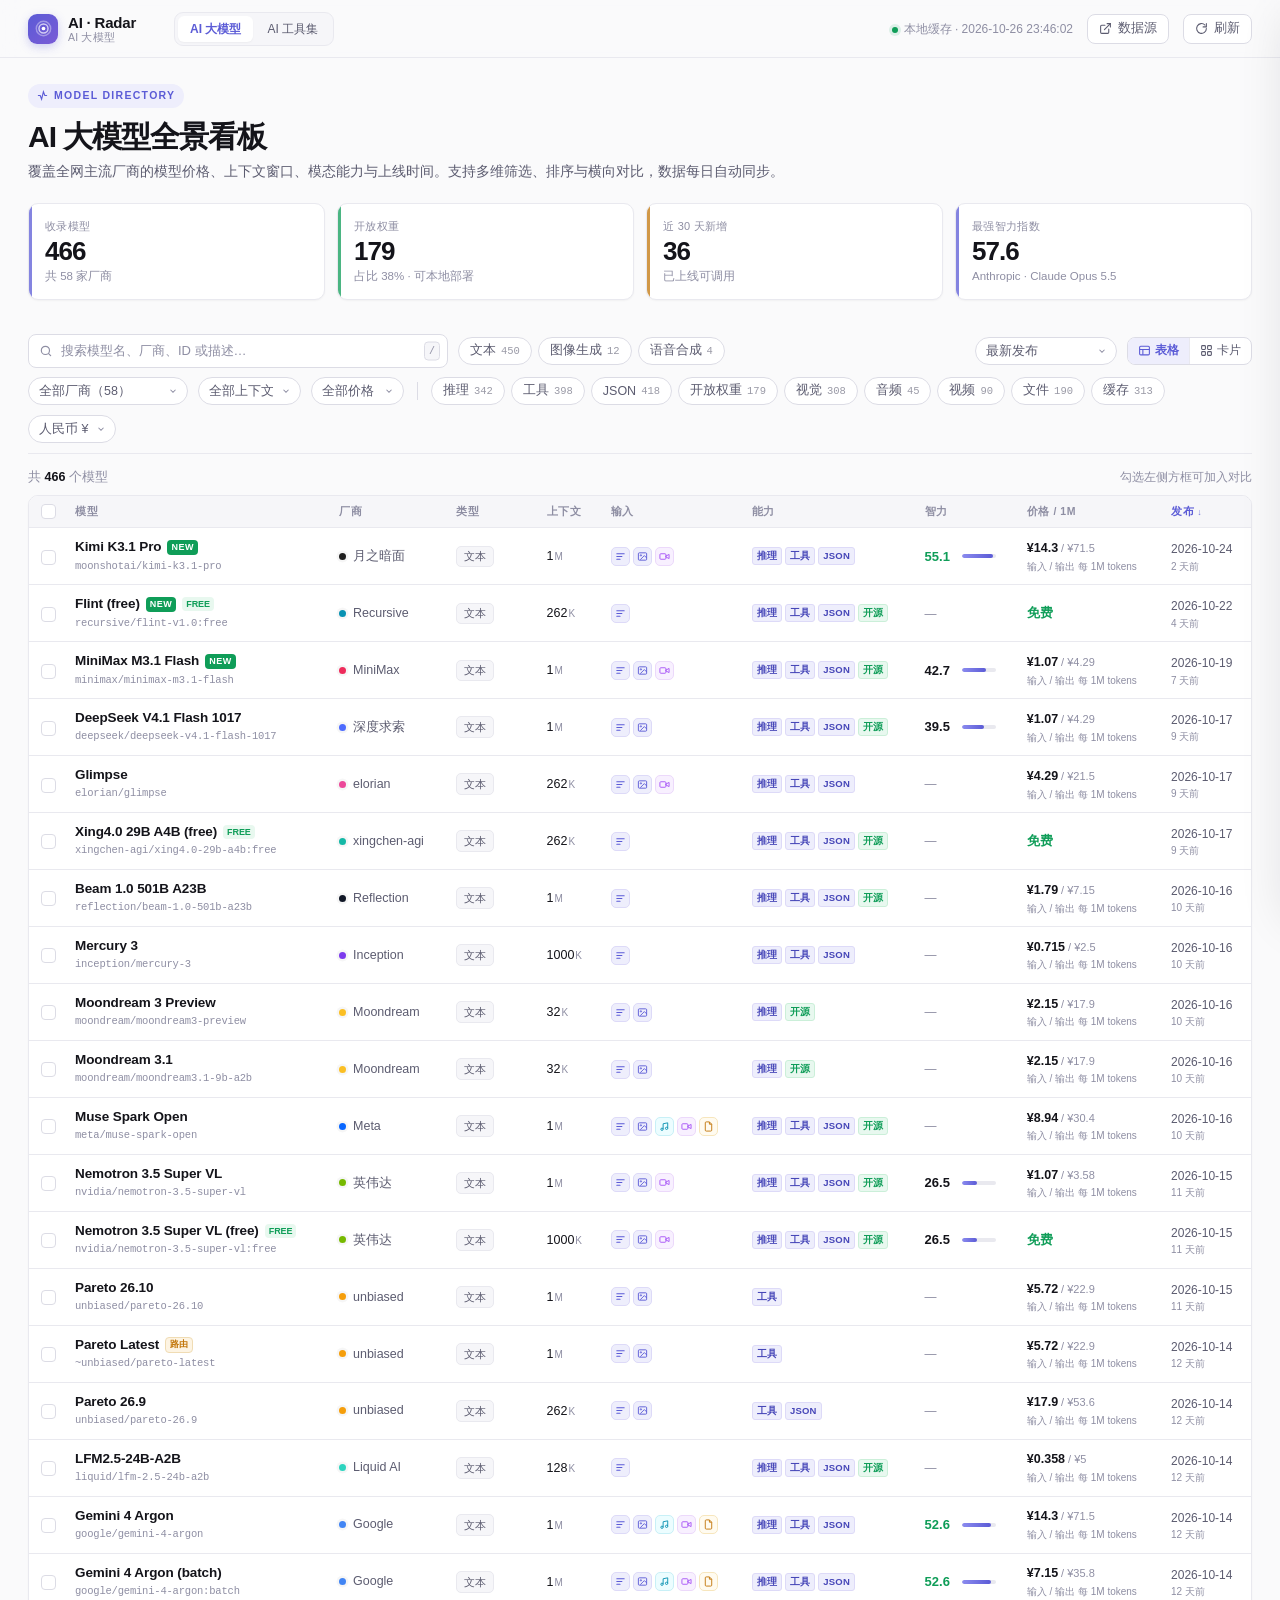
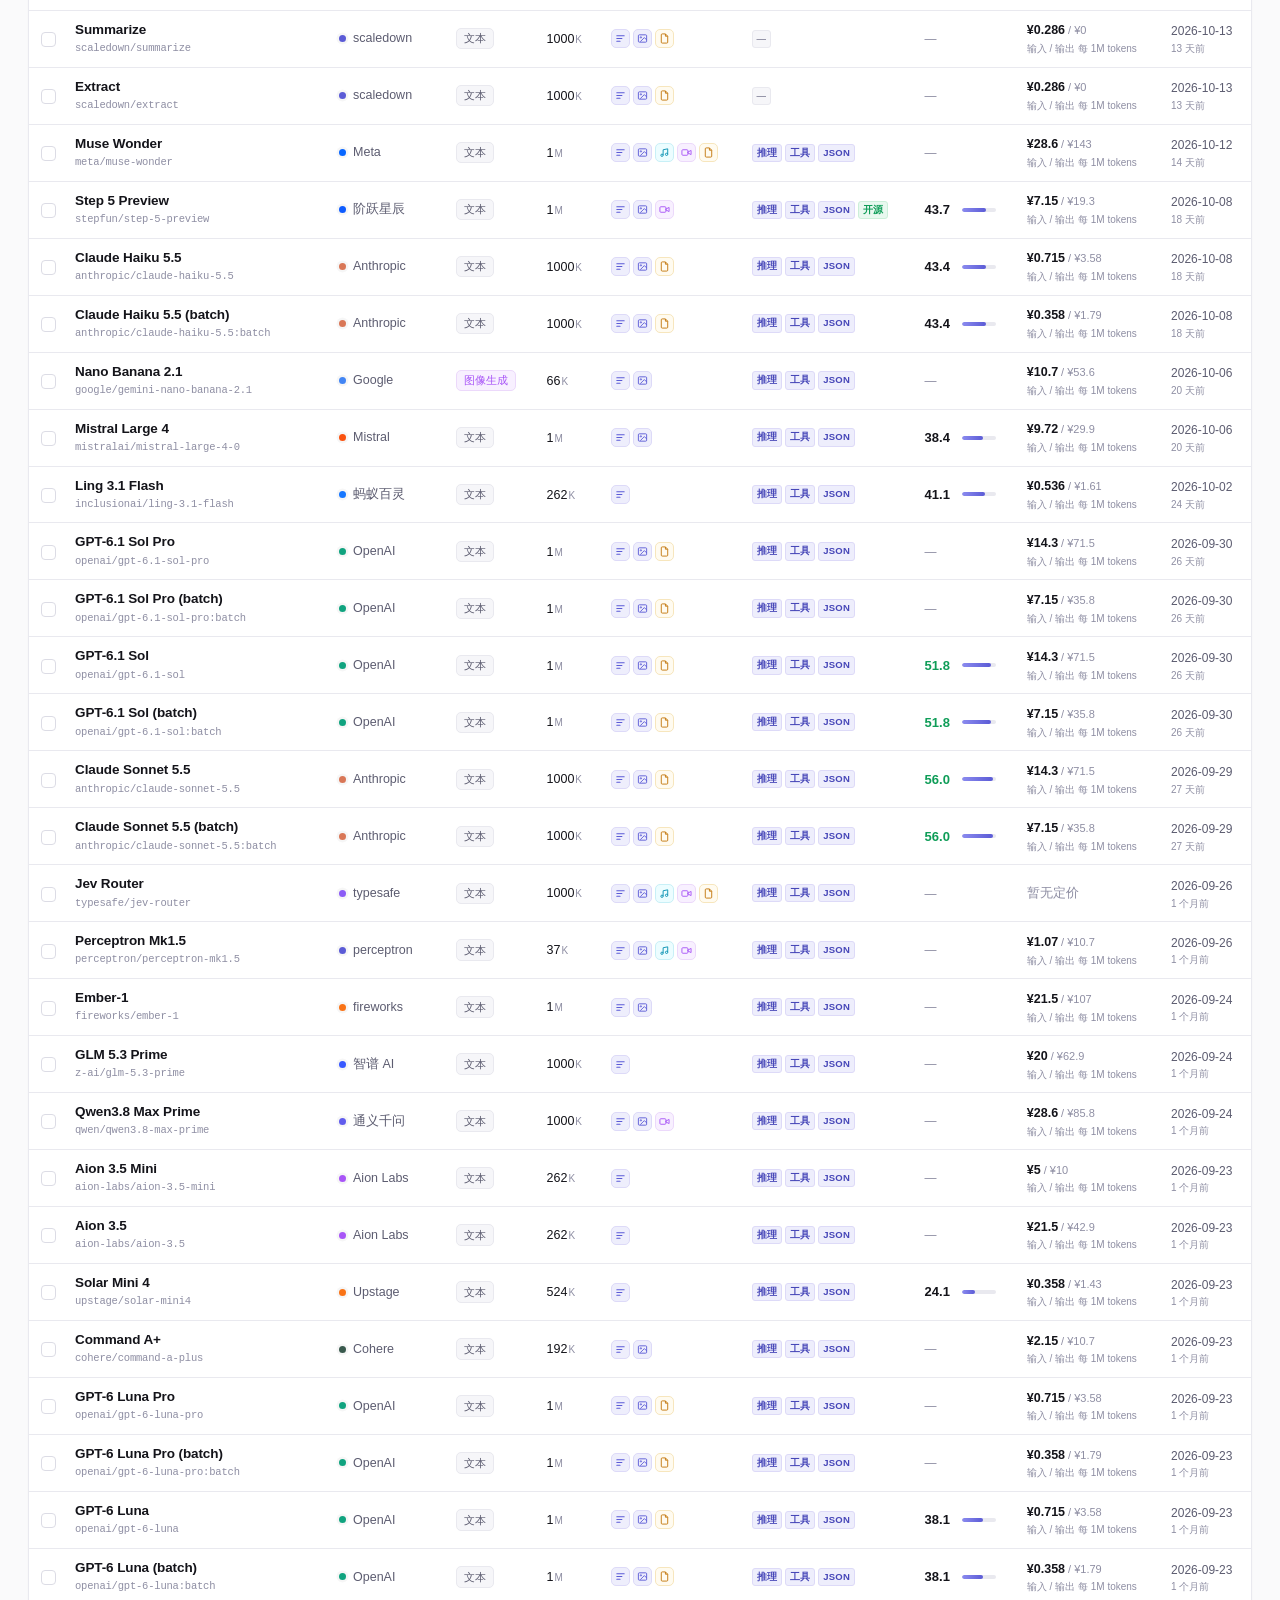
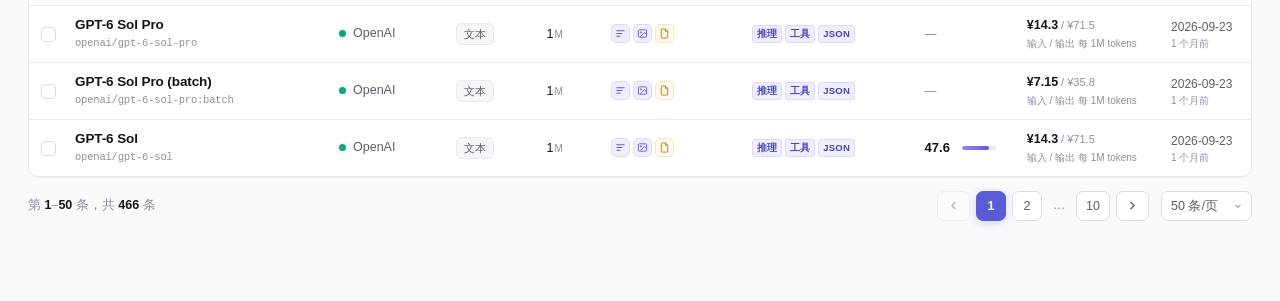
==== index.html @ 3a426b7c "feat: 页面标题改名 + 工具流行度指数 标题 - 品牌：LLM Radar → AI · Radar（顶栏与标签页同步） - 页面 h1：AI 大模型全景看板 / AI 工具集全景看板 - 标签" ====
<!DOCTYPE html>
<html lang="zh-CN">
<head>
<meta charset="utf-8">
<meta name="viewport" content="width=device-width, initial-scale=1">
<title>AI 大模型全景看板 · AI · Radar</title>
<meta name="description" content="全网大模型价格、能力、上下文与上线时间全景，支持筛选、排序与横向对比。">
<link rel="stylesheet" href="style.css">
<link rel="icon" href="data:image/svg+xml,<svg xmlns='http://www.w3.org/2000/svg' viewBox='0 0 32 32'><rect width='32' height='32' rx='8' fill='%235b5bd6'/><circle cx='16' cy='16' r='3' fill='white'/><circle cx='16' cy='16' r='8' fill='none' stroke='white' stroke-opacity='.55' stroke-width='1.6'/><circle cx='16' cy='16' r='13' fill='none' stroke='white' stroke-opacity='.28' stroke-width='1.4'/></svg>">
</head>
<body>

<!-- ============ 顶栏 ============ -->
<header class="topbar">
  <div class="brand">
    <div class="brand-mark">
      <svg viewBox="0 0 24 24" fill="none" stroke="#fff" stroke-width="2" stroke-linecap="round">
        <circle cx="12" cy="12" r="2.6" fill="#fff" stroke="none"/>
        <circle cx="12" cy="12" r="6.4" opacity=".7"/>
        <circle cx="12" cy="12" r="10.2" opacity=".38"/>
      </svg>
    </div>
    <div class="brand-text">
      <span class="brand-title">AI · Radar</span>
      <span class="brand-sub">AI 大模型</span>
    </div>
  </div>

  <nav class="page-nav">
    <a href="./index.html" class="on">AI 大模型</a>
    <a href="./tools.html">AI 工具集</a>
  </nav>

  <div class="topbar-spacer"></div>

  <div class="topbar-meta">
    <span id="updatedAt"><span class="dot-live"></span>加载中…</span>
    <a class="btn-ghost" id="sourceLink" href="https://openrouter.ai/models" target="_blank" rel="noopener">
      <svg viewBox="0 0 24 24" fill="none" stroke="currentColor" stroke-width="2" stroke-linecap="round"><path d="M18 13v6a2 2 0 0 1-2 2H5a2 2 0 0 1-2-2V8a2 2 0 0 1 2-2h6"/><path d="M15 3h6v6"/><path d="M10 14 21 3"/></svg>
      数据源
    </a>
    <button class="btn-ghost" id="reloadBtn" title="重新拉取本地数据（需先跑抓取脚本）">
      <svg viewBox="0 0 24 24" fill="none" stroke="currentColor" stroke-width="2" stroke-linecap="round"><path d="M21 12a9 9 0 1 1-2.6-6.4"/><path d="M21 3v6h-6"/></svg>
      刷新
    </button>
  </div>
</header>

<div class="shell">

  <!-- ============ Hero ============ -->
  <section class="hero">
    <div class="hero-eyebrow">
      <svg width="11" height="11" viewBox="0 0 24 24" fill="none" stroke="currentColor" stroke-width="2.5" stroke-linecap="round"><path d="M3 12h4l3 8 4-16 3 8h4"/></svg>
      Model Directory
    </div>
    <h1>AI 大模型全景看板</h1>
    <p>覆盖全网主流厂商的模型价格、上下文窗口、模态能力与上线时间。支持多维筛选、排序与横向对比，数据每日自动同步。</p>

    <div class="stats">
      <div class="stat">
        <div class="stat-label">收录模型</div>
        <div class="stat-value" id="statTotal">—</div>
        <div class="stat-foot" id="statTotalFoot">共 <span data-live="vendors">—</span> 家厂商</div>
      </div>
      <div class="stat accent-green">
        <div class="stat-label">开放权重</div>
        <div class="stat-value" id="statOpen">—</div>
        <div class="stat-foot" id="statOpenFoot">可本地部署</div>
      </div>
      <div class="stat accent-amber">
        <div class="stat-label">近 30 天新增</div>
        <div class="stat-value" id="statNew">—</div>
        <div class="stat-foot">已上线可调用</div>
      </div>
      <div class="stat">
        <div class="stat-label">最强智力指数</div>
        <div class="stat-value" id="statIq">—</div>
        <div class="stat-foot" id="statIqFoot">Artificial Analysis</div>
      </div>
    </div>
  </section>

  <!-- ============ 工具条 ============ -->
  <div class="toolbar">
    <div class="toolbar-row">
      <div class="search-wrap">
        <svg viewBox="0 0 24 24" fill="none" stroke="currentColor" stroke-width="2" stroke-linecap="round"><circle cx="11" cy="11" r="7"/><path d="m20 20-3.5-3.5"/></svg>
        <input id="search" type="search" placeholder="搜索模型名、厂商、ID 或描述…" autocomplete="off" spellcheck="false">
        <span class="kbd-hint">/</span>
      </div>

      <div class="chips" id="typeChips"></div>

      <div class="spacer"></div>

      <select class="select" id="sortSelect" title="排序方式">
        <option value="newest">最新发布</option>
        <option value="iq">智力指数从高到低</option>
        <option value="price-asc">价格从低到高</option>
        <option value="price-desc">价格从高到低</option>
        <option value="context">上下文从大到小</option>
        <option value="name">名称 A→Z</option>
      </select>

      <div class="seg" id="viewSeg">
        <button data-view="table" class="on" title="表格视图">
          <svg viewBox="0 0 24 24" fill="none" stroke="currentColor" stroke-width="2"><rect x="3" y="4" width="18" height="16" rx="2"/><path d="M3 10h18M9 10v10"/></svg>
          表格
        </button>
        <button data-view="card" title="卡片视图">
          <svg viewBox="0 0 24 24" fill="none" stroke="currentColor" stroke-width="2"><rect x="3" y="3" width="7" height="7" rx="1.5"/><rect x="14" y="3" width="7" height="7" rx="1.5"/><rect x="3" y="14" width="7" height="7" rx="1.5"/><rect x="14" y="14" width="7" height="7" rx="1.5"/></svg>
          卡片
        </button>
      </div>
    </div>

    <div class="toolbar-row">
      <select class="select" id="vendorSelect" title="按厂商筛选"></select>
      <select class="select" id="ctxSelect" title="按上下文窗口筛选">
        <option value="">全部上下文</option>
        <option value="32768">≥ 32K</option>
        <option value="131072">≥ 128K</option>
        <option value="262144">≥ 256K</option>
        <option value="1048576">≥ 1M</option>
      </select>
      <select class="select" id="priceSelect" title="按输入价格筛选">
        <option value="">全部价格</option>
        <option value="free">免费</option>
        <option value="0-1">输入 &lt; ¥1</option>
        <option value="1-5">¥1 – ¥5</option>
        <option value="5-20">¥5 – ¥20</option>
        <option value="20-">¥20 以上</option>
      </select>

      <div class="chip-sep"></div>

      <div class="chips" id="capChips"></div>

      <div class="spacer"></div>

      <select class="select" id="currencySelect" title="价格币种">
        <option value="CNY">人民币 ¥</option>
        <option value="USD">美元 $</option>
      </select>
    </div>

    <div class="active-filters" id="activeFilters"></div>
  </div>

  <!-- ============ 结果栏 ============ -->
  <div class="result-bar">
    <span class="result-count" id="resultCount">加载中…</span>
    <span class="spacer"></span>
    <span id="compareHint" style="font-size:11.5px;color:var(--text-3)">勾选左侧方框可加入对比</span>
  </div>

  <!-- ============ 内容 ============ -->
  <div class="table-wrap" id="tableWrap">
    <div class="table-scroll">
      <table class="models">
        <thead>
          <tr>
            <th class="col-check"><input type="checkbox" id="checkAll" title="全选当前结果"></th>
            <th class="col-model sortable" data-sort="name">模型</th>
            <th class="sortable" data-sort="vendor">厂商</th>
            <th class="hide-xs">类型</th>
            <th class="sortable hide-sm" data-sort="context">上下文</th>
            <th class="hide-md">最大输出</th>
            <th class="hide-sm">输入</th>
            <th class="hide-md">输出</th>
            <th class="hide-sm">能力</th>
            <th class="sortable" data-sort="iq">智力</th>
            <th class="sortable" data-sort="price-asc">价格 / 1M</th>
            <th class="sortable hide-xs" data-sort="newest">发布</th>
          </tr>
        </thead>
        <tbody id="tbody">
          <tr><td colspan="12" style="padding:0"><div class="skeleton-row"><div class="sk" style="width:30%"></div><div class="sk" style="width:12%"></div><div class="sk" style="width:8%"></div><div class="sk" style="width:14%"></div><div class="sk" style="width:10%"></div></div></div></td></tr>
          <tr><td colspan="12" style="padding:0"><div class="skeleton-row"><div class="sk" style="width:26%"></div><div class="sk" style="width:14%"></div><div class="sk" style="width:10%"></div><div class="sk" style="width:16%"></div><div class="sk" style="width:8%"></div></div></div></td></tr>
          <tr><td colspan="12" style="padding:0"><div class="skeleton-row"><div class="sk" style="width:34%"></div><div class="sk" style="width:10%"></div><div class="sk" style="width:12%"></div><div class="sk" style="width:12%"></div><div class="sk" style="width:10%"></div></div></div></td></tr>
          <tr><td colspan="12" style="padding:0"><div class="skeleton-row"><div class="sk" style="width:28%"></div><div class="sk" style="width:13%"></div><div class="sk" style="width:9%"></div><div class="sk" style="width:15%"></div><div class="sk" style="width:11%"></div></div></div></td></tr>
          <tr><td colspan="12" style="padding:0"><div class="skeleton-row"><div class="sk" style="width:31%"></div><div class="sk" style="width:11%"></div><div class="sk" style="width:11%"></div><div class="sk" style="width:13%"></div><div class="sk" style="width:9%"></div></div></div></td></tr>
        </tbody>
      </table>
    </div>
  </div>

  <div class="cards" id="cardView" style="display:none"></div>

  <div class="pager" id="pager"></div>

  <div id="emptyState"></div>
</div>

<!-- ============ 详情抽屉 ============ -->
<div class="overlay" id="overlay"></div>
<aside class="drawer" id="drawer" aria-hidden="true">
  <div class="drawer-head" id="drawerHead"></div>
  <div class="drawer-body" id="drawerBody"></div>
  <div class="drawer-foot" id="drawerFoot"></div>
</aside>

<!-- ============ 对比栏 ============ -->
<div class="compare-bar" id="compareBar">
  <div class="compare-info">
    <span id="compareText">已选 0 个</span>
    <div class="compare-thumbs" id="compareThumbs"></div>
  </div>
  <div class="compare-actions">
    <button class="btn-text-light" id="clearCompare">清空</button>
    <button class="btn-primary" id="openCompare">开始对比</button>
  </div>
</div>

<!-- ============ 对比弹窗 ============ -->
<div class="modal" id="compareModal">
  <div class="modal-panel">
    <div class="modal-head">
      <h2>模型对比</h2>
      <span class="spacer" style="flex:1"></span>
      <button class="drawer-close" style="position:static" id="closeCompare">
        <svg viewBox="0 0 24 24" fill="none" stroke="currentColor" stroke-width="2" stroke-linecap="round"><path d="M18 6 6 18M6 6l12 12"/></svg>
      </button>
    </div>
    <div class="modal-body" id="compareBody"></div>
  </div>
</div>

<div class="toast-wrap" id="toastWrap"></div>

<script src="app.js"></script>
</body>
</html>
---- style.css ----
/* ============================================================
   LLM Radar — 大模型全景看板
   设计基调：浅色、高信息密度、克制。表格优先，拒绝花架子。
   ============================================================ */

:root {
  --bg: #fafafb;
  --panel: #ffffff;
  --panel-2: #f6f6f9;
  --line: #e9e9ef;
  --line-strong: #dcdce5;
  --text: #14141a;
  --text-2: #5c5c70;
  --text-3: #8e8ea3;
  --brand: #5b5bd6;
  --brand-2: #7a5bd6;
  --brand-soft: #eeeefc;
  --green: #0f9d58;
  --green-soft: #e8f8ef;
  --amber: #c2760a;
  --amber-soft: #fdf4e3;
  --red: #d63b3b;
  --red-soft: #fdeceb;
  --radius: 10px;
  --radius-sm: 7px;
  --shadow-sm: 0 1px 2px rgba(20, 20, 26, .04);
  --shadow-md: 0 4px 16px rgba(20, 20, 26, .07);
  --shadow-lg: 0 18px 48px rgba(20, 20, 26, .14);
  --mono: ui-monospace, "SF Mono", SFMono-Regular, Menlo, Consolas, monospace;
  --sans: -apple-system, BlinkMacSystemFont, "SF Pro SC", "PingFang SC",
          "HarmonyOS Sans SC", "Microsoft YaHei", sans-serif;
}

* { box-sizing: border-box; }

html, body {
  margin: 0;
  padding: 0;
  background: var(--bg);
  color: var(--text);
  font-family: var(--sans);
  font-size: 14px;
  line-height: 1.5;
  -webkit-font-smoothing: antialiased;
  text-rendering: optimizeLegibility;
}

body.locked { overflow: hidden; }

a { color: inherit; text-decoration: none; }
button { font-family: inherit; cursor: pointer; }

::selection { background: #d9d9fb; }

/* 滚动条收窄，别抢戏 */
::-webkit-scrollbar { width: 10px; height: 10px; }
::-webkit-scrollbar-thumb {
  background: #d6d6e0;
  border-radius: 8px;
  border: 3px solid transparent;
  background-clip: content-box;
}
::-webkit-scrollbar-thumb:hover { background: #b9b9c8; background-clip: content-box; }
::-webkit-scrollbar-track { background: transparent; }

/* ---------------- 顶栏 ---------------- */

.topbar {
  position: sticky;
  top: 0;
  z-index: 60;
  display: flex;
  align-items: center;
  gap: 16px;
  height: 58px;
  padding: 0 28px;
  background: rgba(250, 250, 251, .84);
  backdrop-filter: saturate(180%) blur(14px);
  -webkit-backdrop-filter: saturate(180%) blur(14px);
  border-bottom: 1px solid var(--line);
}

.brand { display: flex; align-items: center; gap: 10px; flex: 0 0 auto; }

.brand-mark {
  width: 30px; height: 30px;
  border-radius: 9px;
  background: linear-gradient(140deg, var(--brand), var(--brand-2));
  display: grid;
  place-items: center;
  box-shadow: 0 3px 10px rgba(91, 91, 214, .28);
  flex: 0 0 auto;
}
.brand-mark svg { width: 17px; height: 17px; }

.brand-text { display: flex; flex-direction: column; line-height: 1.15; }
.brand-title { font-size: 15px; font-weight: 700; letter-spacing: -.2px; }
.brand-sub { font-size: 10.5px; color: var(--text-3); letter-spacing: .2px; }

.topbar-spacer { flex: 1 1 auto; }

.topbar-meta {
  display: flex; align-items: center; gap: 14px;
  font-size: 12px; color: var(--text-3);
}
.dot-live {
  display: inline-block;
  width: 6px; height: 6px;
  border-radius: 50%;
  background: var(--green);
  margin-right: 6px;
  box-shadow: 0 0 0 3px rgba(15, 157, 88, .12);
  animation: pulse 2.4s ease-in-out infinite;
}
@keyframes pulse {
  0%, 100% { box-shadow: 0 0 0 3px rgba(15, 157, 88, .12); }
  50% { box-shadow: 0 0 0 5px rgba(15, 157, 88, .04); }
}

.btn-ghost {
  display: inline-flex; align-items: center; gap: 6px;
  height: 30px; padding: 0 11px;
  border: 1px solid var(--line-strong);
  border-radius: 8px;
  background: var(--panel);
  color: var(--text-2);
  font-size: 12.5px;
  transition: all .15s ease;
}
.btn-ghost:hover { border-color: #c8c8d6; color: var(--text); background: #fff; }
.btn-ghost svg { width: 13px; height: 13px; }
.btn-ghost:disabled { opacity: .55; cursor: default; }

/* ---------------- 主容器 ---------------- */

.shell { max-width: 1560px; margin: 0 auto; padding: 26px 28px 80px; }

/* ---------------- Hero ---------------- */

.hero { margin-bottom: 22px; }

.hero-eyebrow {
  display: inline-flex; align-items: center; gap: 6px;
  font-size: 10.5px;
  font-weight: 650;
  letter-spacing: 1.3px;
  text-transform: uppercase;
  color: var(--brand);
  background: var(--brand-soft);
  padding: 4px 9px;
  border-radius: 20px;
  margin-bottom: 12px;
}

.hero h1 {
  margin: 0 0 8px;
  font-size: 30px;
  font-weight: 750;
  letter-spacing: -1px;
  line-height: 1.15;
}
.hero p {
  margin: 0;
  color: var(--text-2);
  font-size: 13.5px;
  max-width: 760px;
}

.stats {
  display: grid;
  grid-template-columns: repeat(4, 1fr);
  gap: 12px;
  margin-top: 20px;
}

.stat {
  background: var(--panel);
  border: 1px solid var(--line);
  border-radius: var(--radius);
  padding: 14px 16px;
  box-shadow: var(--shadow-sm);
  position: relative;
  overflow: hidden;
}
.stat::after {
  content: "";
  position: absolute;
  inset: 0 auto 0 0;
  width: 3px;
  background: var(--brand);
  opacity: .75;
}
.stat.accent-green::after { background: var(--green); }
.stat.accent-amber::after { background: var(--amber); }

.stat-label {
  font-size: 11px;
  color: var(--text-3);
  letter-spacing: .3px;
  display: flex; align-items: center; gap: 5px;
}
.stat-value {
  font-size: 26px;
  font-weight: 700;
  letter-spacing: -1px;
  margin-top: 3px;
  font-variant-numeric: tabular-nums;
  line-height: 1.1;
}
.stat-value small { font-size: 12px; font-weight: 500; color: var(--text-3); letter-spacing: 0; margin-left: 3px; }
.stat-foot { font-size: 11.5px; color: var(--text-3); margin-top: 2px; }

/* ---------------- 工具条 ---------------- */

.toolbar {
  position: sticky;
  top: 58px;
  z-index: 50;
  background: rgba(250, 250, 251, .92);
  backdrop-filter: saturate(180%) blur(12px);
  -webkit-backdrop-filter: saturate(180%) blur(12px);
  padding: 12px 0 10px;
  border-bottom: 1px solid var(--line);
  margin-bottom: 14px;
}

.toolbar-row {
  display: flex;
  align-items: center;
  gap: 10px;
  flex-wrap: wrap;
}
.toolbar-row + .toolbar-row { margin-top: 9px; }

.search-wrap {
  position: relative;
  flex: 1 1 280px;
  min-width: 220px;
  max-width: 420px;
}
.search-wrap svg {
  position: absolute;
  left: 11px; top: 50%;
  transform: translateY(-50%);
  width: 14px; height: 14px;
  color: var(--text-3);
  pointer-events: none;
}
#search {
  width: 100%;
  height: 34px;
  padding: 0 34px 0 32px;
  border: 1px solid var(--line-strong);
  border-radius: 8px;
  background: var(--panel);
  font-size: 13px;
  color: var(--text);
  outline: none;
  transition: border-color .15s, box-shadow .15s;
  font-family: inherit;
}
#search:focus {
  border-color: var(--brand);
  box-shadow: 0 0 0 3px rgba(91, 91, 214, .11);
}
#search::placeholder { color: var(--text-3); }
.kbd-hint {
  position: absolute;
  right: 8px; top: 50%;
  transform: translateY(-50%);
  font-family: var(--mono);
  font-size: 10px;
  color: var(--text-3);
  border: 1px solid var(--line-strong);
  border-radius: 4px;
  padding: 1px 4px;
  background: var(--panel-2);
  pointer-events: none;
}

.chips { display: flex; gap: 6px; flex-wrap: wrap; align-items: center; }

.chip {
  height: 28px;
  padding: 0 11px;
  border: 1px solid var(--line-strong);
  border-radius: 999px;
  background: var(--panel);
  color: var(--text-2);
  font-size: 12.5px;
  display: inline-flex;
  align-items: center;
  gap: 5px;
  transition: all .14s ease;
  white-space: nowrap;
}
.chip:hover { border-color: #c5c5d4; color: var(--text); }
.chip.on {
  background: var(--brand);
  border-color: var(--brand);
  color: #fff;
  box-shadow: 0 2px 8px rgba(91, 91, 214, .25);
}
.chip .cnt {
  font-size: 10.5px;
  font-family: var(--mono);
  opacity: .62;
}
.chip.on .cnt { opacity: .85; }

.chip-sep {
  width: 1px; height: 18px;
  background: var(--line-strong);
  margin: 0 3px;
}

.select {
  height: 28px;
  padding: 0 26px 0 10px;
  border: 1px solid var(--line-strong);
  border-radius: 999px;
  background: var(--panel) url("data:image/svg+xml;utf8,<svg xmlns='http://www.w3.org/2000/svg' width='10' height='10' viewBox='0 0 24 24' fill='none' stroke='%238e8ea3' stroke-width='2.5'><path d='M6 9l6 6 6-6'/></svg>") no-repeat right 9px center;
  font-size: 12.5px;
  color: var(--text-2);
  appearance: none;
  -webkit-appearance: none;
  outline: none;
  font-family: inherit;
  cursor: pointer;
  max-width: 190px;
  transition: border-color .15s, color .15s;
}
.select:hover { border-color: #c5c5d4; color: var(--text); }
.select:focus { border-color: var(--brand); box-shadow: 0 0 0 3px rgba(91, 91, 214, .11); }
.select.active { border-color: var(--brand); color: var(--brand); background-color: var(--brand-soft); }

.spacer { flex: 1 1 auto; }

.seg {
  display: inline-flex;
  border: 1px solid var(--line-strong);
  border-radius: 8px;
  overflow: hidden;
  background: var(--panel);
  height: 28px;
}
.seg button {
  border: 0;
  background: transparent;
  padding: 0 10px;
  font-size: 12px;
  color: var(--text-2);
  display: inline-flex; align-items: center; gap: 4px;
  transition: background .14s, color .14s;
}
.seg button + button { border-left: 1px solid var(--line); }
.seg button.on { background: var(--brand-soft); color: var(--brand); font-weight: 600; }
.seg button svg { width: 13px; height: 13px; }

.btn-primary {
  height: 28px;
  padding: 0 12px;
  border: 0;
  border-radius: 8px;
  background: var(--brand);
  color: #fff;
  font-size: 12.5px;
  font-weight: 600;
  display: inline-flex; align-items: center; gap: 5px;
  transition: background .15s;
}
.btn-primary:hover { background: #4b4bc9; }
.btn-primary svg { width: 13px; height: 13px; }

/* 已选筛选条件 */
.active-filters {
  display: flex; align-items: center; gap: 6px; flex-wrap: wrap;
  margin-top: 9px;
  font-size: 12px;
}
.active-filters:empty { display: none; }
.af-label { color: var(--text-3); font-size: 11.5px; }
.af-tag {
  display: inline-flex; align-items: center; gap: 5px;
  background: var(--brand-soft);
  color: var(--brand);
  border-radius: 6px;
  padding: 2px 6px 2px 8px;
  font-size: 11.5px;
  font-weight: 500;
}
.af-tag button {
  border: 0; background: transparent; color: inherit;
  padding: 0; line-height: 1;
  opacity: .6; font-size: 13px;
}
.af-tag button:hover { opacity: 1; }
.af-clear { color: var(--text-3); border: 0; background: transparent; font-size: 11.5px; text-decoration: underline; text-underline-offset: 2px; padding: 0 2px; }
.af-clear:hover { color: var(--red); }

/* ---------------- 结果栏 ---------------- */

.result-bar {
  display: flex;
  align-items: center;
  gap: 10px;
  margin-bottom: 8px;
  font-size: 12.5px;
  color: var(--text-3);
}
.result-count strong { color: var(--text); font-weight: 650; font-variant-numeric: tabular-nums; }
.result-bar .spacer { flex: 1 1 auto; }

/* ---------------- 表格 ---------------- */

.table-wrap {
  background: var(--panel);
  border: 1px solid var(--line);
  border-radius: var(--radius);
  overflow: hidden;
  box-shadow: var(--shadow-sm);
}

.table-scroll { overflow-x: auto; }

table.models {
  width: 100%;
  border-collapse: separate;
  border-spacing: 0;
  font-size: 13px;
}

table.models thead th {
  position: sticky;
  top: 0;
  z-index: 2;
  background: var(--panel-2);
  border-bottom: 1px solid var(--line);
  padding: 8px 12px;
  text-align: left;
  font-size: 10.5px;
  font-weight: 650;
  letter-spacing: .55px;
  text-transform: uppercase;
  color: var(--text-3);
  white-space: nowrap;
  user-select: none;
}
table.models thead th.sortable { cursor: pointer; transition: color .14s; }
table.models thead th.sortable:hover { color: var(--text); }
table.models thead th.sorted { color: var(--brand); }
.sort-arrow { display: inline-block; margin-left: 3px; font-size: 9px; opacity: .8; }

table.models tbody tr {
  border-bottom: 1px solid var(--line);
  transition: background .1s;
  cursor: pointer;
}
table.models tbody tr:last-child { border-bottom: 0; }
table.models tbody tr:hover { background: #f8f8fc; }
table.models tbody tr.selected { background: var(--brand-soft); }

table.models td {
  padding: 10px 12px;
  vertical-align: middle;
  border-bottom: 1px solid var(--line);
}
table.models tbody tr:last-child td { border-bottom: 0; }

.col-check { width: 34px; padding-right: 0 !important; }
.col-model { min-width: 230px; }

input[type="checkbox"] {
  appearance: none;
  -webkit-appearance: none;
  width: 15px; height: 15px;
  border: 1.5px solid var(--line-strong);
  border-radius: 4px;
  background: #fff;
  cursor: pointer;
  position: relative;
  transition: all .13s;
  vertical-align: middle;
  margin: 0;
}
input[type="checkbox"]:hover { border-color: var(--brand); }
input[type="checkbox"]:checked {
  background: var(--brand);
  border-color: var(--brand);
}
input[type="checkbox"]:checked::after {
  content: "";
  position: absolute;
  left: 4px; top: 1px;
  width: 4px; height: 8px;
  border: solid #fff;
  border-width: 0 1.8px 1.8px 0;
  transform: rotate(43deg);
}

/* 模型单元格 */
.model-cell { display: flex; flex-direction: column; gap: 2px; }
.model-name {
  font-weight: 620;
  font-size: 13.5px;
  letter-spacing: -.1px;
  display: flex;
  align-items: center;
  gap: 6px;
  line-height: 1.35;
}
.model-id {
  font-family: var(--mono);
  font-size: 10.5px;
  color: var(--text-3);
  letter-spacing: -.2px;
  overflow: hidden;
  text-overflow: ellipsis;
  white-space: nowrap;
  max-width: 260px;
}

.badge-new {
  font-size: 9px;
  font-weight: 700;
  letter-spacing: .5px;
  color: #fff;
  background: var(--green);
  border-radius: 4px;
  padding: 1px 4px;
  line-height: 1.4;
  flex: 0 0 auto;
}
.badge-alias {
  font-size: 9px;
  font-weight: 600;
  color: var(--amber);
  background: var(--amber-soft);
  border: 1px solid #f0dcb4;
  border-radius: 4px;
  padding: 0 4px;
  line-height: 1.5;
  flex: 0 0 auto;
}
.badge-free {
  font-size: 9px;
  font-weight: 700;
  color: var(--green);
  background: var(--green-soft);
  border-radius: 4px;
  padding: 1px 4px;
  flex: 0 0 auto;
}

/* 厂商 */
.vendor-cell { display: flex; align-items: center; gap: 7px; white-space: nowrap; }
.vendor-dot {
  width: 7px; height: 7px;
  border-radius: 50%;
  flex: 0 0 auto;
  box-shadow: 0 0 0 2.5px rgba(0, 0, 0, .035);
}
.vendor-name { font-size: 12.5px; color: var(--text-2); }

/* 类型 */
.type-tag {
  display: inline-block;
  padding: 1.5px 7px;
  border-radius: 5px;
  font-size: 11px;
  font-weight: 550;
  white-space: nowrap;
  background: var(--panel-2);
  color: var(--text-2);
  border: 1px solid var(--line);
}
.type-tag.t-图像生成 { color: #a855f7; background: #f8f0ff; border-color: #ecd9fb; }
.type-tag.t-语音合成 { color: #0891b2; background: #ecfdff; border-color: #c8f0f7; }
.type-tag.t-嵌入 { color: #d97706; background: #fffbf0; border-color: #f7e6bd; }

/* 数值 */
.num {
  font-variant-numeric: tabular-nums;
  font-size: 12.5px;
  white-space: nowrap;
  color: var(--text);
}
.num .unit { font-size: 10px; color: var(--text-3); margin-left: 1px; }
.num.muted { color: var(--text-3); }

/* 模态图标 */
.mods { display: flex; gap: 3px; align-items: center; }
.mod-ico {
  width: 19px; height: 19px;
  border-radius: 5px;
  display: grid;
  place-items: center;
  background: var(--panel-2);
  color: var(--text-3);
  border: 1px solid var(--line);
}
.mod-ico svg { width: 11px; height: 11px; }
.mod-ico.on { color: var(--brand); background: var(--brand-soft); border-color: #dddaf8; }
.mod-ico.on.audio { color: #0891b2; background: #ecfdff; border-color: #c8f0f7; }
.mod-ico.on.video { color: #a855f7; background: #f8f0ff; border-color: #ecd9fb; }
.mod-ico.on.file { color: #c2760a; background: #fffbf0; border-color: #f7e6bd; }

/* 能力小标签 */
.cap-row { display: flex; flex-wrap: wrap; gap: 3px; max-width: 150px; }
.cap {
  font-size: 9.5px;
  font-weight: 600;
  letter-spacing: .2px;
  padding: 1px 4px;
  border-radius: 3px;
  background: var(--panel-2);
  color: var(--text-3);
  border: 1px solid var(--line);
  white-space: nowrap;
}
.cap.on { color: #4646b8; background: var(--brand-soft); border-color: #dddaf8; }
.cap.on.green { color: var(--green); background: var(--green-soft); border-color: #cbefd9; }

/* 智商 */
.iq-cell { display: flex; align-items: center; gap: 7px; }
.iq-val {
  font-variant-numeric: tabular-nums;
  font-size: 13px;
  font-weight: 650;
  min-width: 30px;
}
.iq-val.hi { color: var(--green); }
.iq-val.mid { color: var(--text); }
.iq-bar {
  width: 34px; height: 4px;
  border-radius: 3px;
  background: var(--line);
  overflow: hidden;
  flex: 0 0 auto;
}
.iq-bar i {
  display: block;
  height: 100%;
  border-radius: 3px;
  background: linear-gradient(90deg, #8b8bef, var(--brand));
}
.iq-none { color: var(--text-3); font-size: 12px; }

/* 价格 */
.price-cell { display: flex; flex-direction: column; gap: 1px; white-space: nowrap; }
.price-main {
  font-variant-numeric: tabular-nums;
  font-size: 12.5px;
  font-weight: 600;
  display: flex; align-items: baseline; gap: 3px;
}
.price-io { color: var(--text-3); font-weight: 400; font-size: 11px; }
.price-sub { font-size: 10px; color: var(--text-3); }
.price-free { color: var(--green); font-weight: 650; font-size: 12.5px; }

/* 日期 */
.date-cell { font-size: 12px; color: var(--text-2); white-space: nowrap; font-variant-numeric: tabular-nums; }
.date-cell .rel { display: block; font-size: 10px; color: var(--text-3); }

/* 空状态 */
.empty {
  padding: 70px 20px;
  text-align: center;
  color: var(--text-3);
}
.empty svg { width: 40px; height: 40px; margin-bottom: 12px; opacity: .35; }
.empty h3 { margin: 0 0 6px; font-size: 15px; color: var(--text-2); font-weight: 600; }
.empty p { margin: 0 0 14px; font-size: 13px; }

/* 加载骨架 */
.skeleton-row { height: 54px; border-bottom: 1px solid var(--line); display: flex; align-items: center; gap: 14px; padding: 0 16px; }
.sk {
  height: 11px;
  border-radius: 5px;
  background: linear-gradient(90deg, #f0f0f4 25%, #f7f7fa 50%, #f0f0f4 75%);
  background-size: 200% 100%;
  animation: shimmer 1.4s infinite;
}
@keyframes shimmer {
  0% { background-position: 200% 0; }
  100% { background-position: -200% 0; }
}

/* ---------------- 卡片视图 ---------------- */

.cards {
  display: grid;
  grid-template-columns: repeat(auto-fill, minmax(300px, 1fr));
  gap: 12px;
}

.card {
  background: var(--panel);
  border: 1px solid var(--line);
  border-radius: var(--radius);
  padding: 14px;
  box-shadow: var(--shadow-sm);
  transition: border-color .15s, box-shadow .15s, transform .15s;
  cursor: pointer;
  position: relative;
  display: flex;
  flex-direction: column;
  gap: 9px;
}
.card:hover {
  border-color: #d3d3e2;
  box-shadow: var(--shadow-md);
  transform: translateY(-1px);
}
.card.selected { border-color: var(--brand); box-shadow: 0 0 0 3px rgba(91,91,214,.1); }
.card-head { display: flex; align-items: flex-start; gap: 8px; }
.card-title { font-size: 14px; font-weight: 650; letter-spacing: -.15px; line-height: 1.3; }
.card-id { font-family: var(--mono); font-size: 10px; color: var(--text-3); margin-top: 2px; word-break: break-all; }
.card-desc {
  font-size: 11.5px;
  color: var(--text-2);
  line-height: 1.5;
  display: -webkit-box;
  -webkit-line-clamp: 2;
  -webkit-box-orient: vertical;
  overflow: hidden;
}
.card-metrics {
  display: grid;
  grid-template-columns: repeat(3, 1fr);
  gap: 6px;
  padding-top: 9px;
  border-top: 1px solid var(--line);
}
.card-metric { display: flex; flex-direction: column; gap: 1px; }
.card-metric-label { font-size: 9.5px; color: var(--text-3); letter-spacing: .2px; }
.card-metric-value { font-size: 12.5px; font-weight: 620; font-variant-numeric: tabular-nums; }

/* ---------------- 详情抽屉 ---------------- */

.overlay {
  position: fixed;
  inset: 0;
  background: rgba(20, 20, 26, .3);
  backdrop-filter: blur(2px);
  -webkit-backdrop-filter: blur(2px);
  opacity: 0;
  pointer-events: none;
  transition: opacity .22s ease;
  z-index: 90;
}
.overlay.show { opacity: 1; pointer-events: auto; }

.drawer {
  position: fixed;
  top: 0; right: 0; bottom: 0;
  width: min(560px, 94vw);
  background: var(--panel);
  border-left: 1px solid var(--line);
  box-shadow: var(--shadow-lg);
  transform: translateX(102%);
  transition: transform .26s cubic-bezier(.32, .72, 0, 1);
  z-index: 100;
  display: flex;
  flex-direction: column;
}
.drawer.show { transform: translateX(0); }

.drawer-head {
  padding: 18px 20px 14px;
  border-bottom: 1px solid var(--line);
  position: relative;
}
.drawer-close {
  position: absolute;
  top: 14px; right: 14px;
  width: 28px; height: 28px;
  border-radius: 7px;
  border: 1px solid var(--line-strong);
  background: var(--panel);
  color: var(--text-3);
  display: grid; place-items: center;
  transition: all .14s;
}
.drawer-close:hover { background: var(--panel-2); color: var(--text); }
.drawer-close svg { width: 14px; height: 14px; }

.drawer-vendor { display: flex; align-items: center; gap: 7px; margin-bottom: 8px; }
.drawer-title { font-size: 20px; font-weight: 720; letter-spacing: -.5px; line-height: 1.25; padding-right: 36px; }
.drawer-id {
  font-family: var(--mono);
  font-size: 11.5px;
  color: var(--text-3);
  margin-top: 5px;
  display: inline-flex;
  align-items: center;
  gap: 6px;
  word-break: break-all;
}
.copy-btn {
  border: 0; background: transparent; color: var(--text-3);
  padding: 2px; display: inline-grid; place-items: center;
  border-radius: 4px; flex: 0 0 auto;
}
.copy-btn:hover { color: var(--brand); background: var(--brand-soft); }
.copy-btn svg { width: 12px; height: 12px; }

.drawer-body { overflow-y: auto; padding: 18px 20px 40px; flex: 1 1 auto; }

.section { margin-bottom: 20px; }
.section-title {
  font-size: 10.5px;
  font-weight: 700;
  letter-spacing: .9px;
  text-transform: uppercase;
  color: var(--text-3);
  margin-bottom: 9px;
}

.kv-grid {
  display: grid;
  grid-template-columns: repeat(2, 1fr);
  gap: 1px;
  background: var(--line);
  border: 1px solid var(--line);
  border-radius: var(--radius-sm);
  overflow: hidden;
}
.kv {
  background: var(--panel);
  padding: 9px 11px;
  display: flex;
  flex-direction: column;
  gap: 2px;
}
.kv-label { font-size: 10.5px; color: var(--text-3); }
.kv-value { font-size: 13px; font-weight: 600; font-variant-numeric: tabular-nums; }
.kv-value small { font-weight: 400; color: var(--text-3); font-size: 10.5px; }

.price-table { width: 100%; border-collapse: collapse; font-size: 12.5px; }
.price-table td { padding: 7px 0; border-bottom: 1px dashed var(--line); }
.price-table tr:last-child td { border-bottom: 0; }
.price-table td:first-child { color: var(--text-2); }
.price-table td:last-child { text-align: right; font-variant-numeric: tabular-nums; font-weight: 600; }

.arena-list { display: flex; flex-direction: column; gap: 5px; }
.arena-item {
  display: flex; align-items: center; gap: 8px;
  font-size: 12px;
  padding: 6px 9px;
  background: var(--panel-2);
  border-radius: 6px;
}
.arena-cat { flex: 1 1 auto; color: var(--text-2); }
.arena-elo { font-variant-numeric: tabular-nums; font-weight: 650; }
.arena-rank { font-size: 10.5px; color: var(--text-3); font-variant-numeric: tabular-nums; min-width: 34px; text-align: right; }

.cap-grid { display: flex; flex-wrap: wrap; gap: 5px; }
.cap-pill {
  display: inline-flex; align-items: center; gap: 4px;
  font-size: 11.5px;
  padding: 3px 8px;
  border-radius: 6px;
  border: 1px solid var(--line);
  background: var(--panel-2);
  color: var(--text-3);
}
.cap-pill.on { border-color: #dddaf8; background: var(--brand-soft); color: #4646b8; font-weight: 550; }
.cap-pill.on::before { content: "✓"; font-size: 10px; }
.cap-pill::before { content: "·"; font-size: 13px; line-height: 1; }

.desc-text {
  font-size: 12.5px;
  line-height: 1.68;
  color: var(--text-2);
  white-space: pre-wrap;
}

.param-tags { display: flex; flex-wrap: wrap; gap: 4px; }
.param-tag {
  font-family: var(--mono);
  font-size: 10.5px;
  padding: 2px 5px;
  border-radius: 4px;
  background: var(--panel-2);
  color: var(--text-2);
  border: 1px solid var(--line);
}

.drawer-foot {
  padding: 12px 20px;
  border-top: 1px solid var(--line);
  display: flex;
  gap: 8px;
  background: var(--panel);
}

/* ---------------- 对比栏 ---------------- */

.compare-bar {
  position: fixed;
  left: 50%;
  bottom: 22px;
  transform: translate(-50%, calc(100% + 40px));
  opacity: 0;
  visibility: hidden;
  background: #1a1a24;
  color: #fff;
  border-radius: 12px;
  padding: 9px 11px 9px 15px;
  display: flex;
  align-items: center;
  gap: 14px;
  box-shadow: 0 12px 34px rgba(20, 20, 26, .32);
  z-index: 80;
  transition: transform .26s cubic-bezier(.32, .72, 0, 1), opacity .2s ease, visibility .2s;
  max-width: calc(100vw - 32px);
}
.compare-bar.show {
  transform: translate(-50%, 0);
  opacity: 1;
  visibility: visible;
}
.compare-info { font-size: 12.5px; display: flex; align-items: center; gap: 8px; }
.compare-thumbs { display: flex; gap: 4px; }
.compare-thumb {
  width: 22px; height: 22px;
  border-radius: 6px;
  display: grid; place-items: center;
  font-size: 10px;
  font-weight: 700;
  color: #fff;
  position: relative;
}
.compare-actions { display: flex; gap: 6px; }
.compare-bar .btn-primary { background: #fff; color: #1a1a24; height: 28px; }
.compare-bar .btn-primary:hover { background: #ececf4; }
.btn-text-light {
  border: 1px solid rgba(255,255,255,.22);
  background: transparent;
  color: #d8d8e4;
  height: 28px;
  padding: 0 10px;
  border-radius: 7px;
  font-size: 12.5px;
}
.btn-text-light:hover { background: rgba(255,255,255,.09); color: #fff; }

/* ---------------- 对比弹窗 ---------------- */

.modal {
  position: fixed;
  inset: 0;
  z-index: 110;
  display: none;
  align-items: center;
  justify-content: center;
  padding: 24px;
}
.modal.show { display: flex; }
.modal-panel {
  background: var(--panel);
  border-radius: 14px;
  box-shadow: var(--shadow-lg);
  width: min(1080px, 96vw);
  max-height: 88vh;
  display: flex;
  flex-direction: column;
  overflow: hidden;
  border: 1px solid var(--line);
}
.modal-head {
  padding: 16px 20px;
  border-bottom: 1px solid var(--line);
  display: flex;
  align-items: center;
  gap: 12px;
}
.modal-head h2 { margin: 0; font-size: 16px; font-weight: 700; letter-spacing: -.3px; }
.modal-body { overflow: auto; padding: 0; }
.modal-body table { width: 100%; border-collapse: separate; border-spacing: 0; font-size: 12.5px; }
.modal-body th, .modal-body td { padding: 9px 14px; text-align: left; border-bottom: 1px solid var(--line); vertical-align: top; }
.modal-body thead th {
  position: sticky; top: 0;
  background: var(--panel-2);
  font-size: 10.5px; text-transform: uppercase; letter-spacing: .5px;
  color: var(--text-3); font-weight: 650;
  z-index: 1;
  white-space: nowrap;
}
.modal-body tbody th {
  font-weight: 500;
  color: var(--text-3);
  font-size: 11.5px;
  white-space: nowrap;
  background: #fcfcfd;
  position: sticky; left: 0;
  min-width: 96px;
}
.modal-body td { font-variant-numeric: tabular-nums; }
.modal-body td.best { color: var(--green); font-weight: 700; }
.cmp-head-inner { display: flex; align-items: center; gap: 6px; }

/* ---------------- Toast ---------------- */

.toast-wrap {
  position: fixed;
  top: 70px; right: 22px;
  z-index: 200;
  display: flex;
  flex-direction: column;
  gap: 8px;
  pointer-events: none;
}
.toast {
  background: #1a1a24;
  color: #fff;
  border-radius: 9px;
  padding: 9px 14px;
  font-size: 12.5px;
  box-shadow: 0 8px 24px rgba(20,20,26,.24);
  animation: toastIn .22s ease;
  display: flex; align-items: center; gap: 7px;
  max-width: 340px;
}
.toast svg { width: 14px; height: 14px; flex: 0 0 auto; }
@keyframes toastIn {
  from { opacity: 0; transform: translateX(14px); }
  to { opacity: 1; transform: translateX(0); }
}

/* ---------------- 响应式 ---------------- */

@media (max-width: 1280px) {
  .hide-md { display: none !important; }
}
@media (max-width: 1080px) {
  .hide-sm { display: none !important; }
  .stats { grid-template-columns: repeat(2, 1fr); }
}
@media (max-width: 860px) {
  .shell { padding: 18px 14px 90px; }
  .topbar { padding: 0 14px; height: 54px; }
  .toolbar { top: 54px; }
  .hero h1 { font-size: 24px; }
  .topbar-meta { display: none; }
  .hide-xs { display: none !important; }
  table.models { font-size: 12.5px; }
  .kv-grid { grid-template-columns: 1fr; }
  .cards { grid-template-columns: 1fr; }
  .drawer { width: 100vw; }
}

/* ---------------- 分页 ---------------- */

.pager {
  display: flex;
  align-items: center;
  gap: 6px;
  flex-wrap: wrap;
  margin-top: 14px;
  font-size: 12.5px;
  color: var(--text-2);
}
.pager:empty { display: none; }

.pager-info {
  color: var(--text-3);
  margin-right: auto;
  font-variant-numeric: tabular-nums;
}
.pager-info strong { color: var(--text); font-weight: 650; }

.pager-btn {
  min-width: 30px;
  height: 30px;
  padding: 0 9px;
  border: 1px solid var(--line-strong);
  border-radius: 7px;
  background: var(--panel);
  color: var(--text-2);
  font-size: 12.5px;
  font-variant-numeric: tabular-nums;
  display: inline-flex;
  align-items: center;
  justify-content: center;
  transition: all .14s ease;
  line-height: 1;
}
.pager-btn:hover:not(:disabled):not(.on) {
  border-color: #c5c5d4;
  color: var(--text);
  background: #fff;
}
.pager-btn.on {
  background: var(--brand);
  border-color: var(--brand);
  color: #fff;
  font-weight: 600;
  box-shadow: 0 2px 8px rgba(91, 91, 214, .25);
}
.pager-btn:disabled {
  opacity: .42;
  cursor: default;
}
.pager-btn svg { width: 13px; height: 13px; }

.pager-gap {
  min-width: 22px;
  text-align: center;
  color: var(--text-3);
  user-select: none;
}

.pager-size {
  height: 30px;
  margin-left: 6px;
  padding: 0 26px 0 9px;
  border: 1px solid var(--line-strong);
  border-radius: 7px;
  background: var(--panel) url("data:image/svg+xml;utf8,<svg xmlns='http://www.w3.org/2000/svg' width='10' height='10' viewBox='0 0 24 24' fill='none' stroke='%238e8ea3' stroke-width='2.5'><path d='M6 9l6 6 6-6'/></svg>") no-repeat right 8px center;
  font-size: 12.5px;
  color: var(--text-2);
  appearance: none;
  -webkit-appearance: none;
  outline: none;
  font-family: inherit;
  cursor: pointer;
}
.pager-size:focus { border-color: var(--brand); }

@media (max-width: 640px) {
  .pager { gap: 4px; }
  .pager-info { width: 100%; margin-bottom: 6px; }
  .pager-btn { min-width: 28px; height: 28px; padding: 0 7px; font-size: 12px; }
}

/* ============================================================
   AI 工具集（tools.html）
   与 AI 大模型页共用一套视觉变量，只补卡片与页内导航。
   ============================================================ */

.page-nav {
  display: inline-flex;
  gap: 2px;
  margin-left: 22px;
  padding: 3px;
  background: var(--panel-2);
  border: 1px solid var(--line);
  border-radius: 9px;
}
.page-nav a {
  padding: 4px 12px;
  font-size: 12px;
  color: var(--text-2);
  text-decoration: none;
  border-radius: 6px;
  transition: all .14s ease;
  white-space: nowrap;
}
.page-nav a:hover { color: var(--text); background: #fff; }
.page-nav a.on {
  background: #fff;
  color: var(--brand);
  font-weight: 600;
  box-shadow: var(--shadow-sm);
}

.section-head {
  display: flex;
  align-items: baseline;
  gap: 10px;
  margin: 24px 0 12px;
}
.section-head h2 {
  margin: 0;
  font-size: 15px;
  font-weight: 650;
  letter-spacing: -.01em;
}
.section-head span { font-size: 11.5px; color: var(--text-3); }

.tool-grid {
  display: grid;
  grid-template-columns: repeat(auto-fill, minmax(272px, 1fr));
  gap: 12px;
}

.tool-card {
  position: relative;
  display: flex;
  flex-direction: column;
  min-height: 152px;
  padding: 13px 14px 12px;
  background: var(--panel);
  border: 1px solid var(--line);
  border-radius: var(--radius);
  box-shadow: var(--shadow-sm);
  text-decoration: none;
  color: inherit;
  transition: border-color .16s ease, box-shadow .16s ease, transform .16s ease;
}
.tool-card:hover {
  border-color: #c9c9e4;
  box-shadow: var(--shadow-md);
  transform: translateY(-2px);
}
.tool-card:focus-visible {
  outline: 2px solid var(--brand);
  outline-offset: 2px;
}

.tool-card.is-hot {
  border-color: #dddaf3;
  background: linear-gradient(180deg, #fdfdff 0%, #fff 100%);
}

.tool-top {
  display: flex;
  align-items: center;
  gap: 10px;
}

.tool-icon {
  flex-shrink: 0;
  width: 34px;
  height: 34px;
  display: grid;
  place-items: center;
  border-radius: 9px;
  background: color-mix(in srgb, var(--c, #5b5bd6) 11%, #fff);
  color: var(--c, #5b5bd6);
  font-size: 15px;
  font-weight: 700;
  line-height: 1;
  user-select: none;
}

.tool-id { min-width: 0; flex: 1; }

.tool-name {
  display: flex;
  align-items: center;
  gap: 5px;
  font-size: 13.5px;
  font-weight: 650;
  color: var(--text);
  overflow: hidden;
  text-overflow: ellipsis;
  white-space: nowrap;
}
.tool-name .ext {
  width: 11px;
  height: 11px;
  flex-shrink: 0;
  color: var(--text-3);
  opacity: .55;
}
.tool-card:hover .tool-name .ext { color: var(--brand); opacity: 1; }

.tool-cat {
  margin-top: 1px;
  font-size: 11px;
  color: var(--text-3);
}

.hot-flag {
  flex-shrink: 0;
  align-self: flex-start;
  padding: 1px 6px;
  font-size: 10px;
  font-weight: 600;
  color: var(--amber);
  background: var(--amber-soft);
  border-radius: 4px;
}

.tool-desc {
  flex: 1;
  margin: 10px 0 11px;
  font-size: 12.5px;
  line-height: 1.55;
  color: var(--text-2);
  display: -webkit-box;
  -webkit-line-clamp: 2;
  -webkit-box-orient: vertical;
  overflow: hidden;
}

.tool-tags { display: flex; flex-wrap: wrap; gap: 5px; }

.tool-tag {
  padding: 1px 6px;
  font-size: 10.5px;
  line-height: 1.6;
  border-radius: 4px;
  background: var(--panel-2);
  color: var(--text-3);
  white-space: nowrap;
}
.tool-tag.tag-free  { background: var(--green-soft); color: var(--green); }
.tool-tag.tag-open  { background: #e8f4fd; color: #1c6fb8; }
.tool-tag.tag-trial { background: var(--amber-soft); color: var(--amber); }
.tool-tag.tag-paid  { background: var(--panel-2); color: var(--text-3); }

.chip.small { padding: 2px 9px; font-size: 11.5px; }
.chip-hint {
  align-self: center;
  margin-left: 4px;
  font-size: 11px;
  color: var(--text-3);
}

.site-foot {
  display: flex;
  justify-content: space-between;
  flex-wrap: wrap;
  gap: 8px 20px;
  margin-top: 30px;
  padding: 16px 0 26px;
  border-top: 1px solid var(--line);
  font-size: 11.5px;
  color: var(--text-3);
}

@media (max-width: 900px) {
  .page-nav { margin-left: 12px; }
}
@media (max-width: 640px) {
  .page-nav { margin: 8px 0 0; order: 3; width: 100%; }
  .page-nav a { flex: 1; text-align: center; }
  .tool-grid { grid-template-columns: 1fr; }
  .tool-card { min-height: 0; }
  .site-foot { flex-direction: column; gap: 4px; }
}

/* ---------------- 流行度指数 ---------------- */

.tool-flags {
  display: flex;
  flex-direction: column;
  align-items: flex-end;
  gap: 4px;
  flex-shrink: 0;
  margin-left: 4px;
}

.pop-badge {
  display: inline-flex;
  align-items: baseline;
  gap: 2px;
  padding: 1px 6px;
  border-radius: 5px;
  font-size: 11px;
  font-weight: 700;
  line-height: 1.55;
  font-variant-numeric: tabular-nums;
  white-space: nowrap;
  cursor: help;
  border: 1px solid transparent;
}
.pop-badge .pop-label {
  font-size: 9px;
  font-weight: 500;
  opacity: .72;
  letter-spacing: .02em;
}

/* 三档配色：主流 / 常用 / 小众 */
.pop-badge.pop-hi {
  background: #eeecfd;
  color: #4a45c9;
  border-color: #ddd9f8;
}
.pop-badge.pop-mid {
  background: #eef1f5;
  color: #4d5a69;
  border-color: #e2e7ee;
}
.pop-badge.pop-lo {
  background: var(--panel-2);
  color: var(--text-3);
  border-color: var(--line);
}

.tool-card:hover .pop-badge.pop-hi { background: #e4e0fc; }

@media (max-width: 640px) {
  .pop-badge { font-size: 10.5px; padding: 0 5px; }
  .pop-badge .pop-label { font-size: 8.5px; }
}
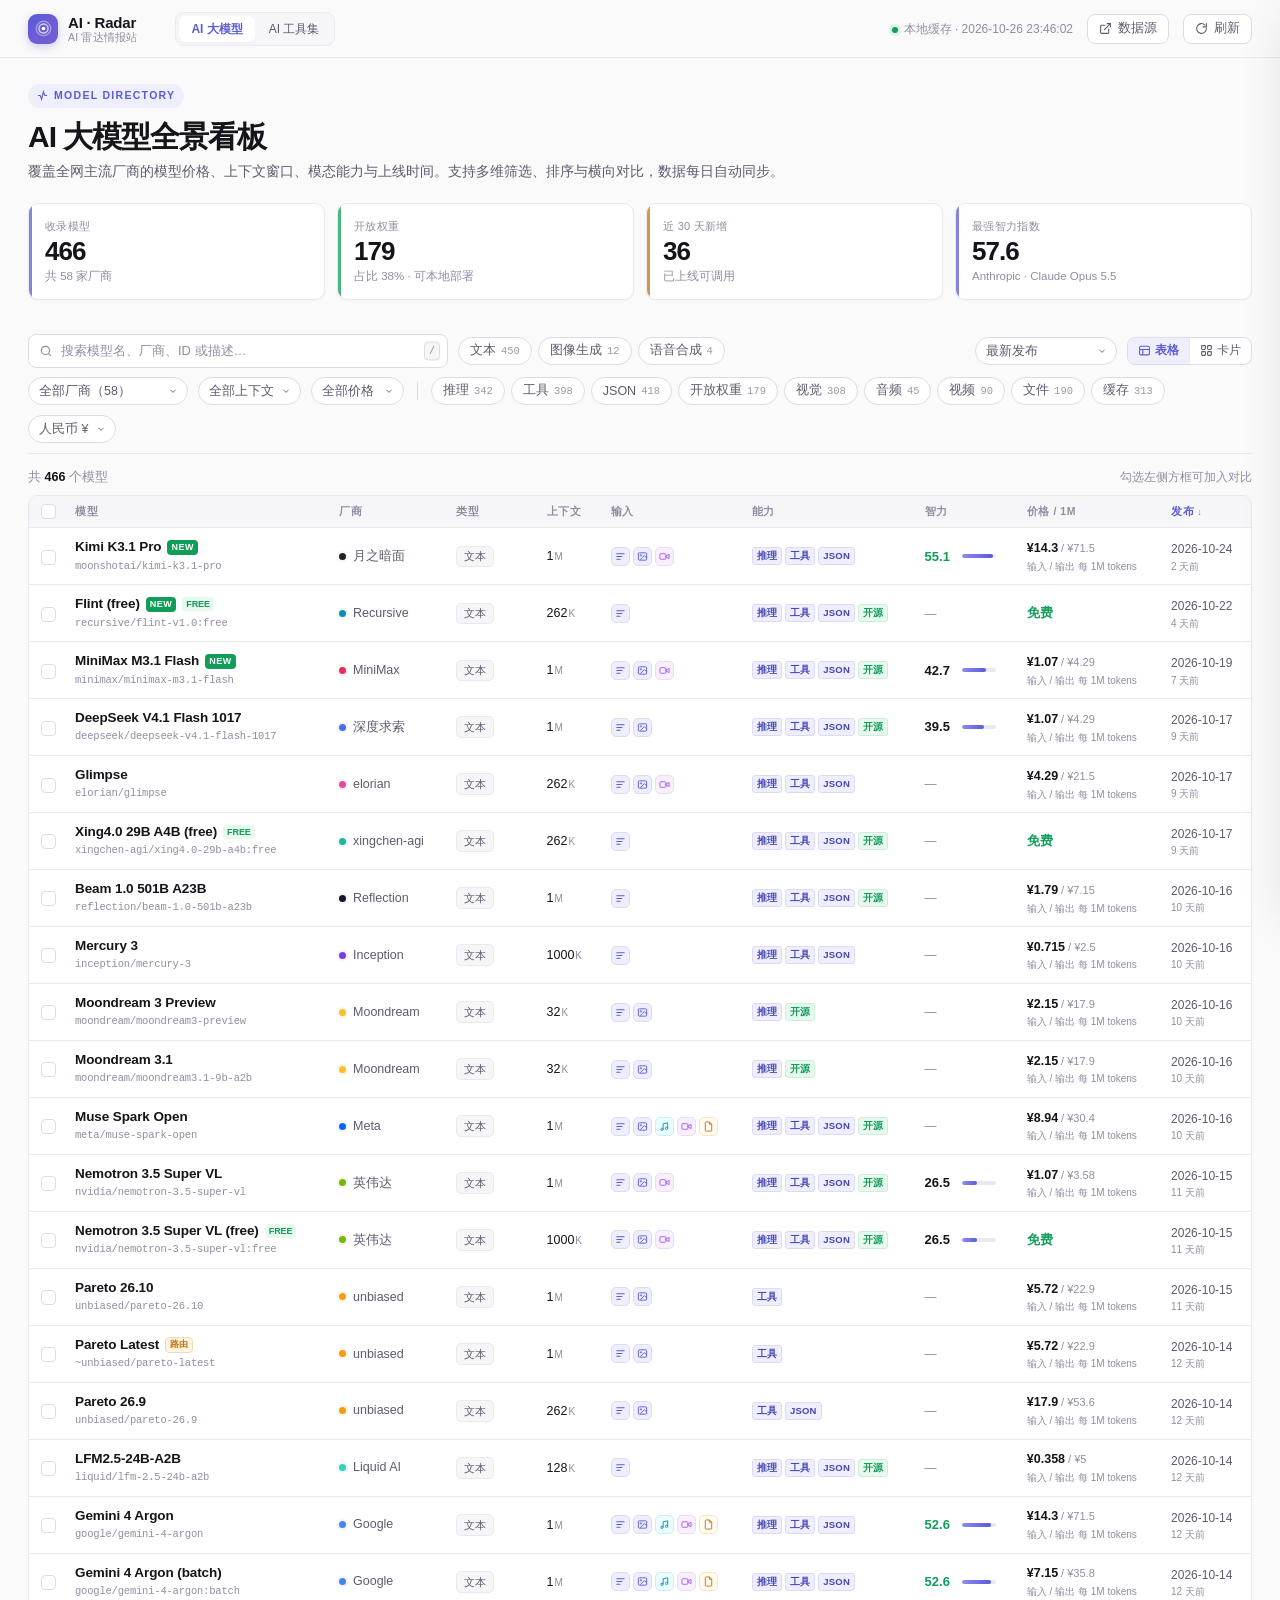
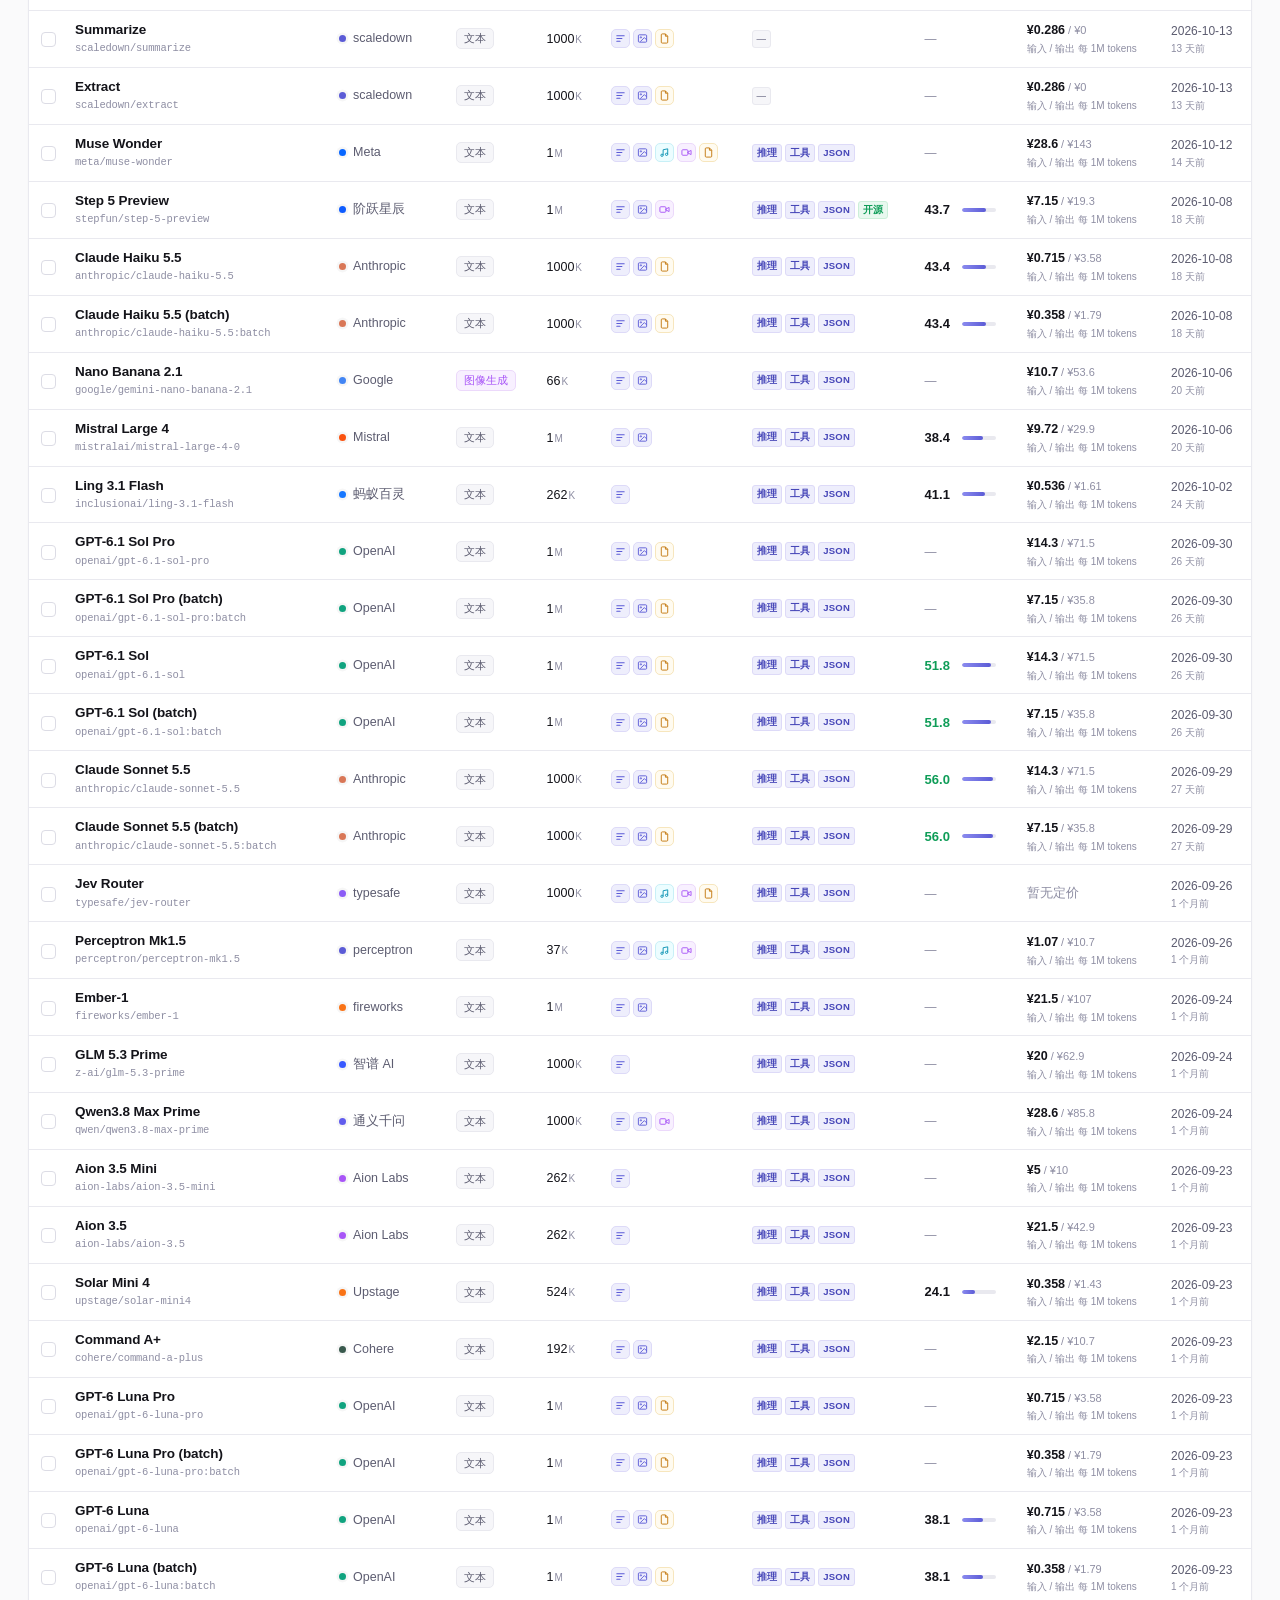
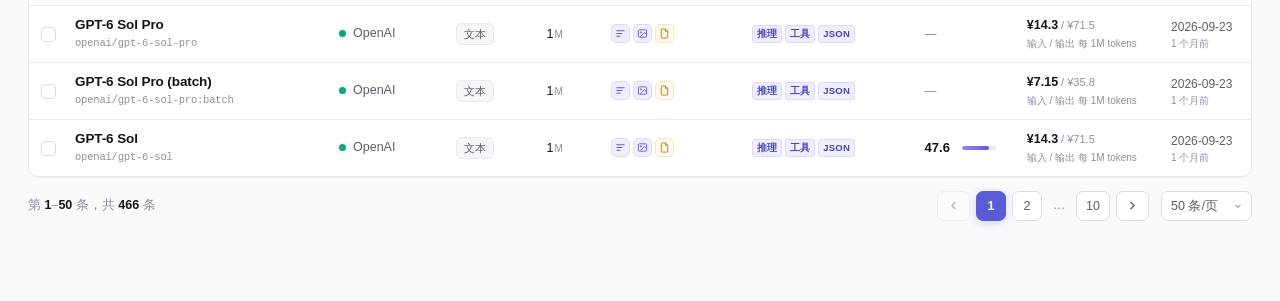
==== commit b10d49de: "style: 副标题改为 AI 雷达情报站，评分徽章移到卡片右下角 - 顶栏副标题：AI 大模型 / AI 工具集 → AI 雷达情报站（两页统一） - 标签页：AI · Radar - AI 雷达情" ====
--- a/index.html
+++ b/index.html
@@ -3,7 +3,7 @@
 <head>
 <meta charset="utf-8">
 <meta name="viewport" content="width=device-width, initial-scale=1">
-<title>AI 大模型全景看板 · AI · Radar</title>
+<title>AI · Radar - AI 雷达情报站</title>
 <meta name="description" content="全网大模型价格、能力、上下文与上线时间全景，支持筛选、排序与横向对比。">
 <link rel="stylesheet" href="style.css">
 <link rel="icon" href="data:image/svg+xml,<svg xmlns='http://www.w3.org/2000/svg' viewBox='0 0 32 32'><rect width='32' height='32' rx='8' fill='%235b5bd6'/><circle cx='16' cy='16' r='3' fill='white'/><circle cx='16' cy='16' r='8' fill='none' stroke='white' stroke-opacity='.55' stroke-width='1.6'/><circle cx='16' cy='16' r='13' fill='none' stroke='white' stroke-opacity='.28' stroke-width='1.4'/></svg>">
@@ -22,7 +22,7 @@
     </div>
     <div class="brand-text">
       <span class="brand-title">AI · Radar</span>
-      <span class="brand-sub">AI 大模型</span>
+      <span class="brand-sub">AI 雷达情报站</span>
     </div>
   </div>
 
--- a/style.css
+++ b/style.css
@@ -1336,16 +1336,22 @@
 
 /* ---------------- 流行度指数 ---------------- */
 
-.tool-flags {
-  display: flex;
-  flex-direction: column;
-  align-items: flex-end;
-  gap: 4px;
+/* 卡片底部：左标签、右评分 */
+.tool-foot {
+  display: flex;
+  align-items: center;
+  justify-content: space-between;
+  gap: 8px;
+  margin-top: auto;
+}
+.tool-foot .tool-tags {
+  flex: 1;
+  min-width: 0;
+}
+
+.pop-badge {
   flex-shrink: 0;
-  margin-left: 4px;
-}
-
-.pop-badge {
+  margin-left: auto;
   display: inline-flex;
   align-items: baseline;
   gap: 2px;
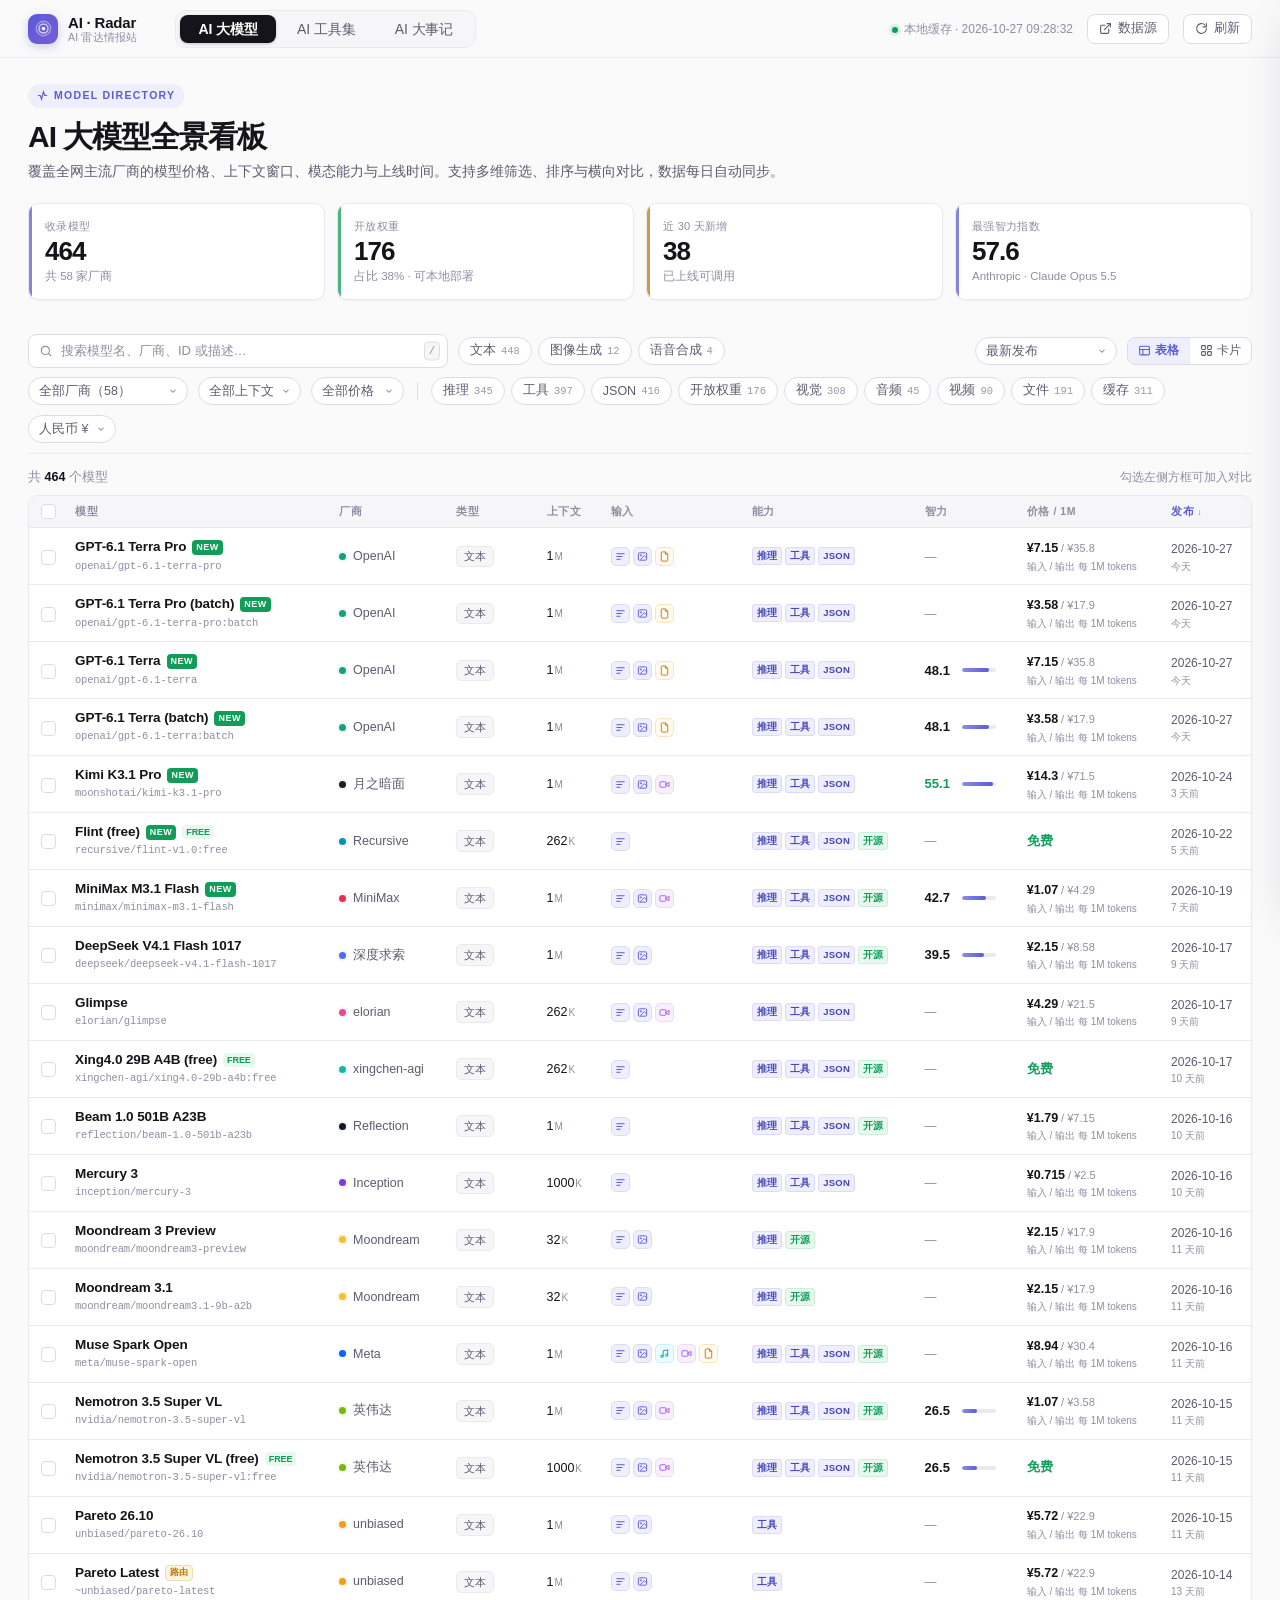
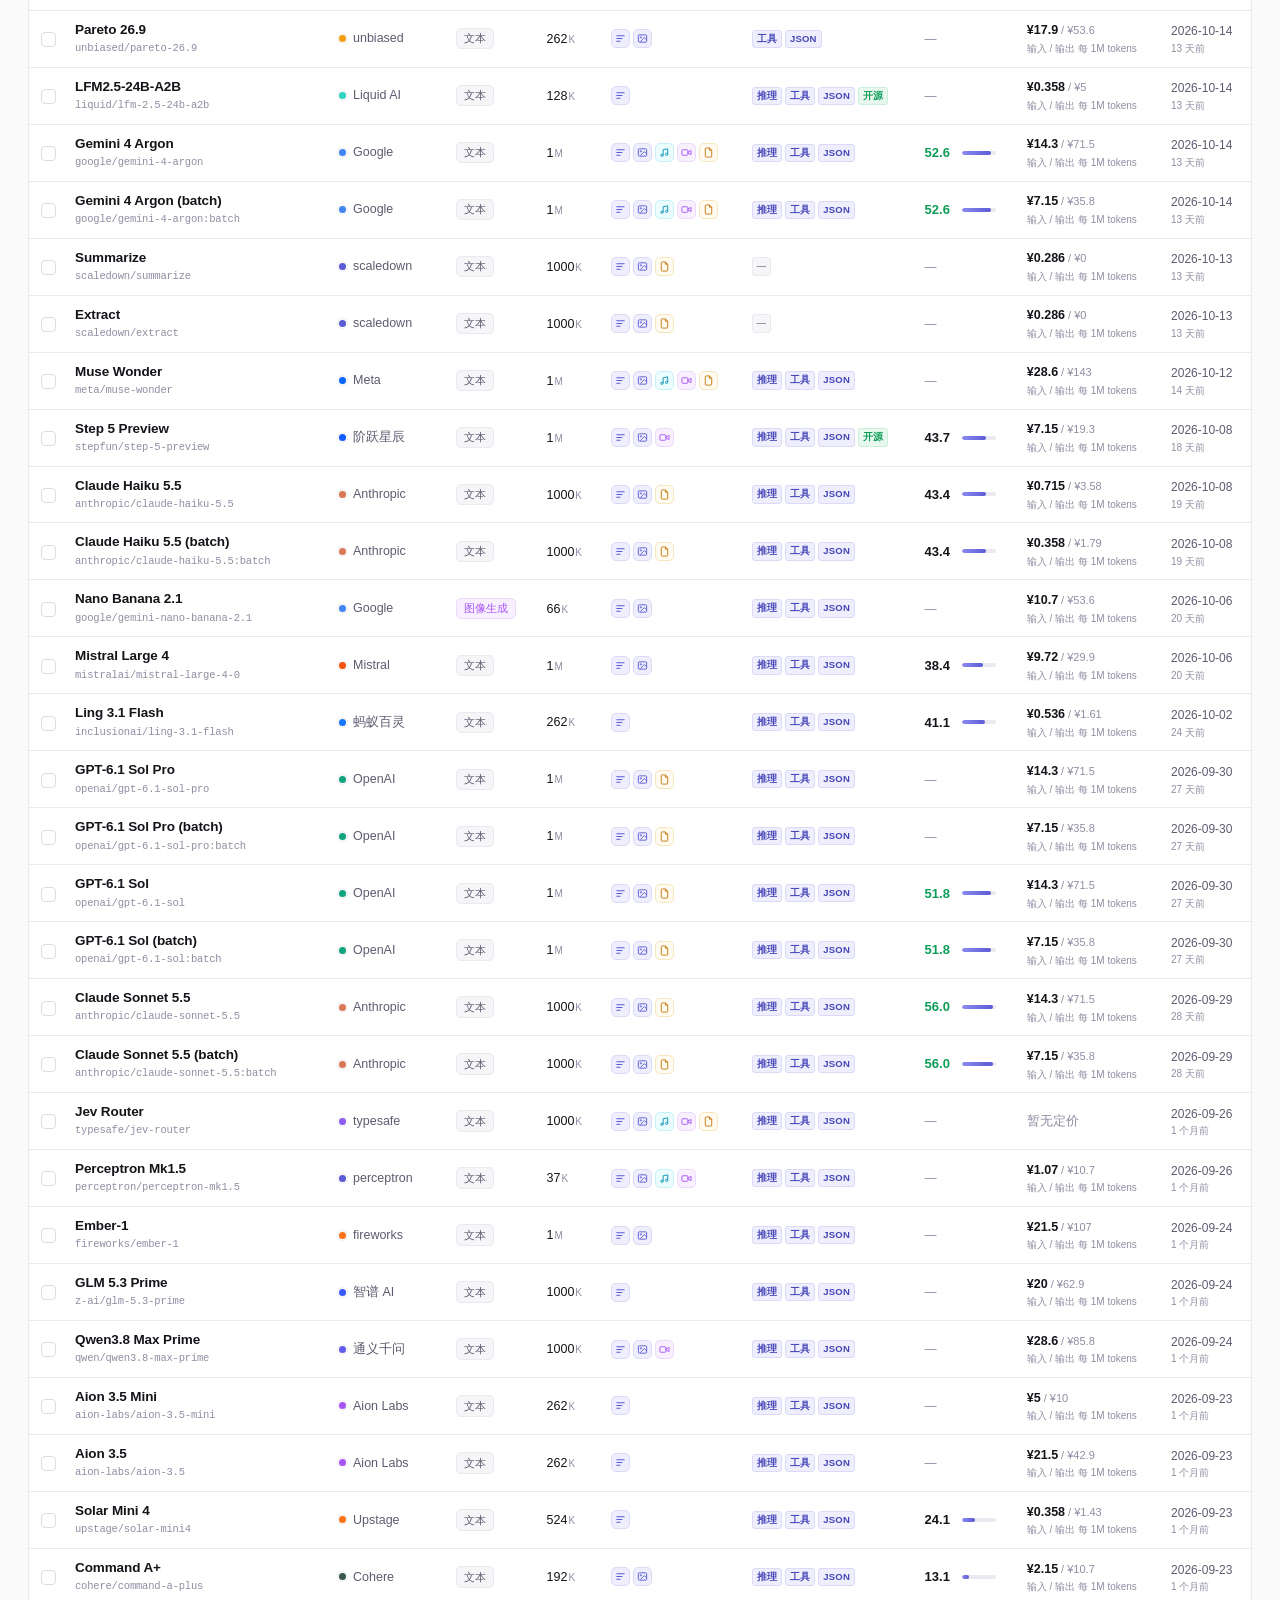
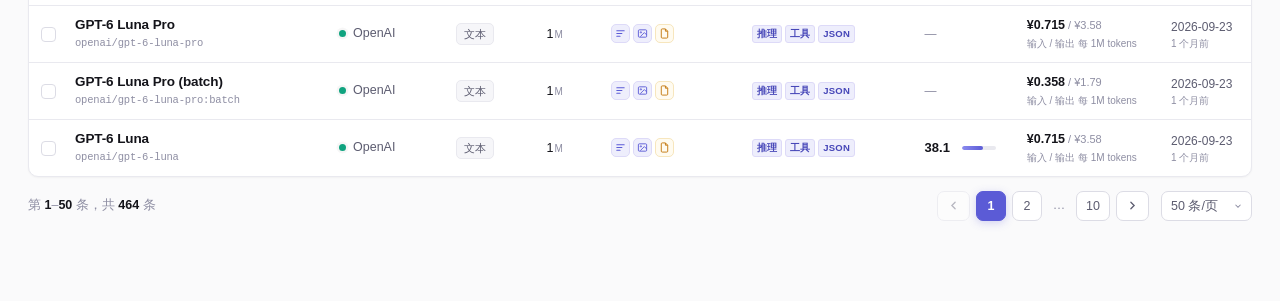
==== commit 527211c1: "chore: 同步站点内容" ====
--- a/index.html
+++ b/index.html
@@ -29,6 +29,7 @@
   <nav class="page-nav">
     <a href="./index.html" class="on">AI 大模型</a>
     <a href="./tools.html">AI 工具集</a>
+    <a href="./daily.html">AI 大事记</a>
   </nav>
 
   <div class="topbar-spacer"></div>
--- a/style.css
+++ b/style.css
@@ -1142,29 +1142,34 @@
 
 .page-nav {
   display: inline-flex;
-  gap: 2px;
+  gap: 3px;
   margin-left: 22px;
-  padding: 3px;
+  padding: 4px;
   background: var(--panel-2);
   border: 1px solid var(--line);
-  border-radius: 9px;
+  border-radius: 11px;
 }
 .page-nav a {
-  padding: 4px 12px;
-  font-size: 12px;
+  padding: 7px 18px;
+  font-size: 14px;
+  font-weight: 500;
+  letter-spacing: -.005em;
   color: var(--text-2);
   text-decoration: none;
-  border-radius: 6px;
-  transition: all .14s ease;
+  border-radius: 8px;
+  transition: background .15s ease, color .15s ease, box-shadow .15s ease;
   white-space: nowrap;
+  line-height: 1;
 }
 .page-nav a:hover { color: var(--text); background: #fff; }
+/* 选中项用深色实底反白：浅灰容器里白底太轻，一眼看不出当前在哪一页 */
 .page-nav a.on {
-  background: #fff;
-  color: var(--brand);
+  background: var(--text);
+  color: #fff;
   font-weight: 600;
-  box-shadow: var(--shadow-sm);
-}
+  box-shadow: 0 1px 3px rgba(20, 20, 26, .22);
+}
+.page-nav a.on:hover { background: var(--text); color: #fff; }
 
 .section-head {
   display: flex;
@@ -1228,6 +1233,7 @@
   display: grid;
   place-items: center;
   border-radius: 9px;
+  /* 无图标时的兜底观感：分类色淡底 + 首字母 */
   background: color-mix(in srgb, var(--c, #5b5bd6) 11%, #fff);
   color: var(--c, #5b5bd6);
   font-size: 15px;
@@ -1235,6 +1241,36 @@
   line-height: 1;
   user-select: none;
 }
+
+/* 图标与首字母叠在同一格，靠 .has-img 切换，图片坏了退回首字母 */
+.tool-icon > * { grid-area: 1 / 1; }
+.tool-icon .ico-letter { display: block; }
+.tool-icon.has-img .ico-letter { display: none; }
+
+/* 有官网图标时不再染分类色：很多 logo 自带不透明底色，
+   再套一层淡色底会露出「方块套方块」的脏边 */
+.tool-icon.has-img {
+  background: transparent;
+}
+
+.tool-icon.has-img img {
+  width: 24px;
+  height: 24px;
+  border-radius: 5px;
+  object-fit: contain;
+  display: block;
+}
+
+/* 白笔画图标在浅色卡片上会隐形，单独给深色背板 */
+.tool-icon.has-img.on-dark {
+  background: #23242c;
+  box-shadow: inset 0 0 0 1px rgba(255, 255, 255, .08);
+}
+
+.tool-card:hover .tool-icon.has-img {
+  background: color-mix(in srgb, var(--c, #5b5bd6) 9%, #fff);
+}
+.tool-card:hover .tool-icon.has-img.on-dark { background: #2b2c36; }
 
 .tool-id { min-width: 0; flex: 1; }
 
@@ -1327,16 +1363,40 @@
   .page-nav { margin-left: 12px; }
 }
 @media (max-width: 640px) {
-  .page-nav { margin: 8px 0 0; order: 3; width: 100%; }
-  .page-nav a { flex: 1; text-align: center; }
   .tool-grid { grid-template-columns: 1fr; }
   .tool-card { min-height: 0; }
   .site-foot { flex-direction: column; gap: 4px; }
 }
 
-/* ---------------- 流行度指数 ---------------- */
-
-/* 卡片底部：左标签、右评分 */
+/* 窄屏塞不下「品牌 + 两个 tab」时顶栏改两行：品牌一行、导航整宽一行。
+   一行需要约 400px（品牌 120 + 间距 + 导航 240 + 内边距），所以断点取 460。
+   顶栏同时不再吸顶，否则高度变了之后 toolbar 的 sticky 偏移会对不上、上方留白 */
+@media (max-width: 460px) {
+  .topbar {
+    position: static;
+    flex-wrap: wrap;
+    height: auto;
+    padding: 10px 14px;
+    row-gap: 8px;
+  }
+  .page-nav {
+    margin: 0;
+    order: 3;
+    width: 100%;
+    padding: 3px;
+  }
+  .page-nav a {
+    flex: 1;
+    text-align: center;
+    padding: 8px 0;
+    font-size: 13.5px;
+  }
+  .toolbar { top: 0; }
+}
+
+/* ---------------- 流行度评分（火焰图标 + 分数） ---------------- */
+
+/* 卡片底部：左价格标签、右评分 */
 .tool-foot {
   display: flex;
   align-items: center;
@@ -1349,49 +1409,358 @@
   min-width: 0;
 }
 
-.pop-badge {
+.pop-score {
   flex-shrink: 0;
   margin-left: auto;
   display: inline-flex;
+  align-items: center;
+  gap: 3px;
+  font-variant-numeric: tabular-nums;
+  cursor: help;
+  line-height: 1;
+}
+.pop-score .flame {
+  width: 13px;
+  height: 13px;
+  flex-shrink: 0;
+  /* 火焰本身用亮色，数字用同色系的深色，保证白底可读 */
+  color: var(--fl);
+  filter: drop-shadow(0 1px 1px rgba(0, 0, 0, .06));
+}
+.pop-score b {
+  font-size: 12.5px;
+  font-weight: 700;
+  color: var(--tx);
+}
+
+/* 五档：红 → 橙 → 黄 → 绿 → 灰 */
+.pop-score.pop-r5 { --fl: #e5484d; --tx: #c2222b; }
+.pop-score.pop-r4 { --fl: #f97316; --tx: #b8500a; }
+.pop-score.pop-r3 { --fl: #f2b200; --tx: #8a6400; }
+.pop-score.pop-r2 { --fl: #2f9e5f; --tx: #1f7444; }
+.pop-score.pop-r1 { --fl: #a5a5b4; --tx: #6e6e7e; }
+
+.tool-card:hover .pop-score .flame {
+  filter: drop-shadow(0 1px 3px color-mix(in srgb, var(--fl) 55%, transparent));
+}
+
+/* 图例 */
+.pop-legend {
+  display: inline-flex;
+  align-items: center;
+  gap: 10px;
+  flex-wrap: wrap;
+}
+.pop-legend .pop-score {
+  margin-left: 0;
+  gap: 2px;
+}
+.pop-legend .flame { width: 11px; height: 11px; }
+.pop-legend b {
+  font-size: 10.5px;
+  font-weight: 600;
+}
+
+@media (max-width: 640px) {
+  .pop-score .flame { width: 12px; height: 12px; }
+  .pop-score b { font-size: 12px; }
+
+  /* 小屏下图例单独占一行右对齐，避免和结果数挤在一行 */
+  .result-bar { flex-wrap: wrap; row-gap: 6px; }
+  .pop-legend {
+    flex-basis: 100%;
+    justify-content: flex-end;
+    gap: 8px;
+  }
+  .pop-legend b { font-size: 10px; }
+}
+
+/* ============================================================
+   AI 大事记（daily.html）
+   时间线布局：左侧一条轨道串起每天，右侧当日主线 + 可展开的事件分组。
+   内容为 AIHOT 的索引与引用，视觉上只做承载，不喧宾夺主。
+   ============================================================ */
+
+.timeline {
+  position: relative;
+  margin: 4px 0 10px;
+  padding-left: 22px;
+}
+
+/* 贯穿全线的竖轴，靠伪元素画在容器上，避免每天各画一段出现断口 */
+.timeline::before {
+  content: '';
+  position: absolute;
+  left: 5px;
+  top: 8px;
+  bottom: 8px;
+  width: 2px;
+  background: linear-gradient(to bottom,
+    var(--line) 0, var(--line-strong) 12px, var(--line-strong) calc(100% - 12px), var(--line) 100%);
+  border-radius: 2px;
+}
+
+.tl-month {
+  position: relative;
+  margin: 22px 0 12px;
+  font-size: 12px;
+  font-weight: 650;
+  letter-spacing: .04em;
+  color: var(--text-3);
+  text-transform: uppercase;
+}
+.tl-month:first-child { margin-top: 8px; }
+.tl-month span {
+  display: inline-block;
+  padding: 3px 10px;
+  background: var(--panel);
+  border: 1px solid var(--line);
+  border-radius: 999px;
+}
+.tl-month::before {
+  content: '';
+  position: absolute;
+  left: -22px;
+  top: 50%;
+  width: 9px;
+  height: 9px;
+  margin-top: -4.5px;
+  border-radius: 50%;
+  background: var(--panel);
+  border: 2px solid var(--line-strong);
+  box-sizing: border-box;
+}
+
+.tl-day {
+  position: relative;
+  margin: 0 0 10px;
+}
+
+.tl-rail {
+  position: absolute;
+  left: -22px;
+  top: 18px;
+  width: 12px;
+  height: 12px;
+  display: grid;
+  place-items: center;
+}
+
+.tl-dot {
+  width: 9px;
+  height: 9px;
+  border-radius: 50%;
+  background: var(--panel);
+  border: 2px solid var(--line-strong);
+  box-sizing: border-box;
+  transition: all .16s ease;
+}
+.tl-day.is-open .tl-dot,
+.tl-day:hover .tl-dot {
+  background: var(--brand);
+  border-color: var(--brand);
+  box-shadow: 0 0 0 3px var(--brand-soft);
+}
+/* 当天确无大事：空心点，视觉上自然断开，不占注意力 */
+.tl-day.is-quiet .tl-dot { border-style: dashed; opacity: .7; }
+
+.tl-body {
+  background: var(--panel);
+  border: 1px solid var(--line);
+  border-radius: 12px;
+  transition: border-color .16s ease, box-shadow .16s ease;
+}
+.tl-day:hover .tl-body { border-color: var(--line-strong); }
+.tl-day.is-open .tl-body {
+  border-color: var(--line-strong);
+  box-shadow: var(--shadow-md);
+}
+
+.tl-head {
+  display: flex;
+  align-items: flex-start;
+  gap: 14px;
+  padding: 14px 16px;
+  cursor: pointer;
+  user-select: none;
+}
+
+.tl-date {
+  flex: 0 0 auto;
+  display: flex;
+  flex-direction: column;
+  align-items: center;
+  min-width: 40px;
+  padding-right: 12px;
+  border-right: 1px solid var(--line);
+  line-height: 1.1;
+}
+.tl-date b {
+  font-size: 19px;
+  font-weight: 700;
+  letter-spacing: -.02em;
+  font-variant-numeric: tabular-nums;
+}
+.tl-date span {
+  margin-top: 2px;
+  font-size: 10.5px;
+  color: var(--text-3);
+}
+
+.tl-lead { flex: 1; min-width: 0; }
+.tl-lead h3 {
+  margin: 0;
+  font-size: 14.5px;
+  font-weight: 650;
+  line-height: 1.45;
+  letter-spacing: -.01em;
+}
+.tl-lead p {
+  margin: 5px 0 0;
+  font-size: 12.5px;
+  line-height: 1.62;
+  color: var(--text-2);
+  display: -webkit-box;
+  -webkit-line-clamp: 2;
+  -webkit-box-orient: vertical;
+  overflow: hidden;
+}
+.tl-day.is-open .tl-lead p { -webkit-line-clamp: unset; }
+
+.tl-toggle {
+  flex: 0 0 auto;
+  display: inline-flex;
+  align-items: center;
+  gap: 3px;
+  padding: 4px 9px;
+  font-family: inherit;
+  font-size: 11.5px;
+  color: var(--text-3);
+  background: var(--panel-2);
+  border: 1px solid var(--line);
+  border-radius: 999px;
+  cursor: pointer;
+  transition: all .15s ease;
+  white-space: nowrap;
+}
+.tl-toggle svg {
+  width: 12px;
+  height: 12px;
+  transition: transform .18s ease;
+}
+.tl-day.is-open .tl-toggle {
+  color: var(--brand);
+  border-color: color-mix(in srgb, var(--brand) 28%, var(--line));
+  background: var(--brand-soft);
+}
+.tl-day.is-open .tl-toggle svg { transform: rotate(180deg); }
+.tl-toggle:hover { border-color: var(--line-strong); color: var(--text); }
+
+.tl-day.is-quiet .tl-toggle { opacity: .6; cursor: default; }
+
+.tl-events {
+  padding: 2px 16px 14px;
+  border-top: 1px dashed var(--line);
+  margin-top: 2px;
+}
+
+.tl-sec { margin-top: 12px; }
+.tl-label {
+  display: flex;
+  align-items: center;
+  gap: 7px;
+  margin-bottom: 6px;
+  font-size: 11.5px;
+  font-weight: 650;
+  color: var(--c, var(--text-2));
+}
+.tl-label::before {
+  content: '';
+  width: 3px;
+  height: 11px;
+  border-radius: 2px;
+  background: var(--c, var(--line-strong));
+}
+.tl-label b {
+  font-weight: 500;
+  font-size: 10.5px;
+  color: var(--text-3);
+  background: var(--panel-2);
+  border-radius: 999px;
+  padding: 1px 6px;
+}
+
+.tl-item {
+  padding: 8px 0 8px 10px;
+  border-left: 1px solid var(--line);
+  transition: border-color .15s ease, background .15s ease;
+}
+.tl-item + .tl-item { border-top: 1px solid transparent; }
+.tl-item:hover {
+  border-left-color: var(--c, var(--brand));
+  background: linear-gradient(to right, color-mix(in srgb, var(--c, #5b5bd6) 4%, transparent), transparent 60%);
+}
+
+.tl-item-head {
+  display: flex;
   align-items: baseline;
-  gap: 2px;
+  flex-wrap: wrap;
+  gap: 6px 8px;
+}
+.tl-item-title {
+  font-size: 13px;
+  font-weight: 560;
+  line-height: 1.5;
+  color: var(--text);
+  text-decoration: none;
+  border-bottom: 1px solid transparent;
+  transition: color .14s ease, border-color .14s ease;
+}
+.tl-item-title:hover {
+  color: var(--brand);
+  border-bottom-color: color-mix(in srgb, var(--brand) 40%, transparent);
+}
+.tl-src {
+  font-size: 10.5px;
+  color: var(--text-3);
   padding: 1px 6px;
-  border-radius: 5px;
-  font-size: 11px;
-  font-weight: 700;
-  line-height: 1.55;
-  font-variant-numeric: tabular-nums;
+  background: var(--panel-2);
+  border-radius: 4px;
   white-space: nowrap;
-  cursor: help;
-  border: 1px solid transparent;
-}
-.pop-badge .pop-label {
-  font-size: 9px;
-  font-weight: 500;
-  opacity: .72;
-  letter-spacing: .02em;
-}
-
-/* 三档配色：主流 / 常用 / 小众 */
-.pop-badge.pop-hi {
-  background: #eeecfd;
-  color: #4a45c9;
-  border-color: #ddd9f8;
-}
-.pop-badge.pop-mid {
-  background: #eef1f5;
-  color: #4d5a69;
-  border-color: #e2e7ee;
-}
-.pop-badge.pop-lo {
-  background: var(--panel-2);
-  color: var(--text-3);
-  border-color: var(--line);
-}
-
-.tool-card:hover .pop-badge.pop-hi { background: #e4e0fc; }
+}
+/* 溯源入口常显，只压低存在感；悬停整条时再提亮 */
+.tl-links {
+  display: inline-flex;
+  gap: 8px;
+  margin-left: auto;
+  font-size: 10.5px;
+  opacity: .6;
+  transition: opacity .14s ease;
+}
+.tl-item:hover .tl-links { opacity: 1; }
+.tl-aihot, .tl-orig {
+  color: var(--text-3);
+  text-decoration: none;
+  border-bottom: 1px solid transparent;
+}
+.tl-aihot:hover, .tl-orig:hover { color: var(--brand); border-bottom-color: currentColor; }
+
+.tl-summary {
+  margin: 4px 0 0;
+  font-size: 12px;
+  line-height: 1.6;
+  color: var(--text-2);
+}
 
 @media (max-width: 640px) {
-  .pop-badge { font-size: 10.5px; padding: 0 5px; }
-  .pop-badge .pop-label { font-size: 8.5px; }
-}
+  .timeline { padding-left: 14px; }
+  .timeline::before { left: 3px; }
+  .tl-month::before { left: -14px; }
+  .tl-rail { left: -14px; }
+  .tl-head { gap: 10px; padding: 12px 12px; }
+  .tl-date { min-width: 34px; padding-right: 9px; }
+  .tl-date b { font-size: 17px; }
+  .tl-lead h3 { font-size: 13.5px; }
+  .tl-events { padding: 2px 12px 12px; }
+  .tl-links { opacity: 1; margin-left: 0; }
+}
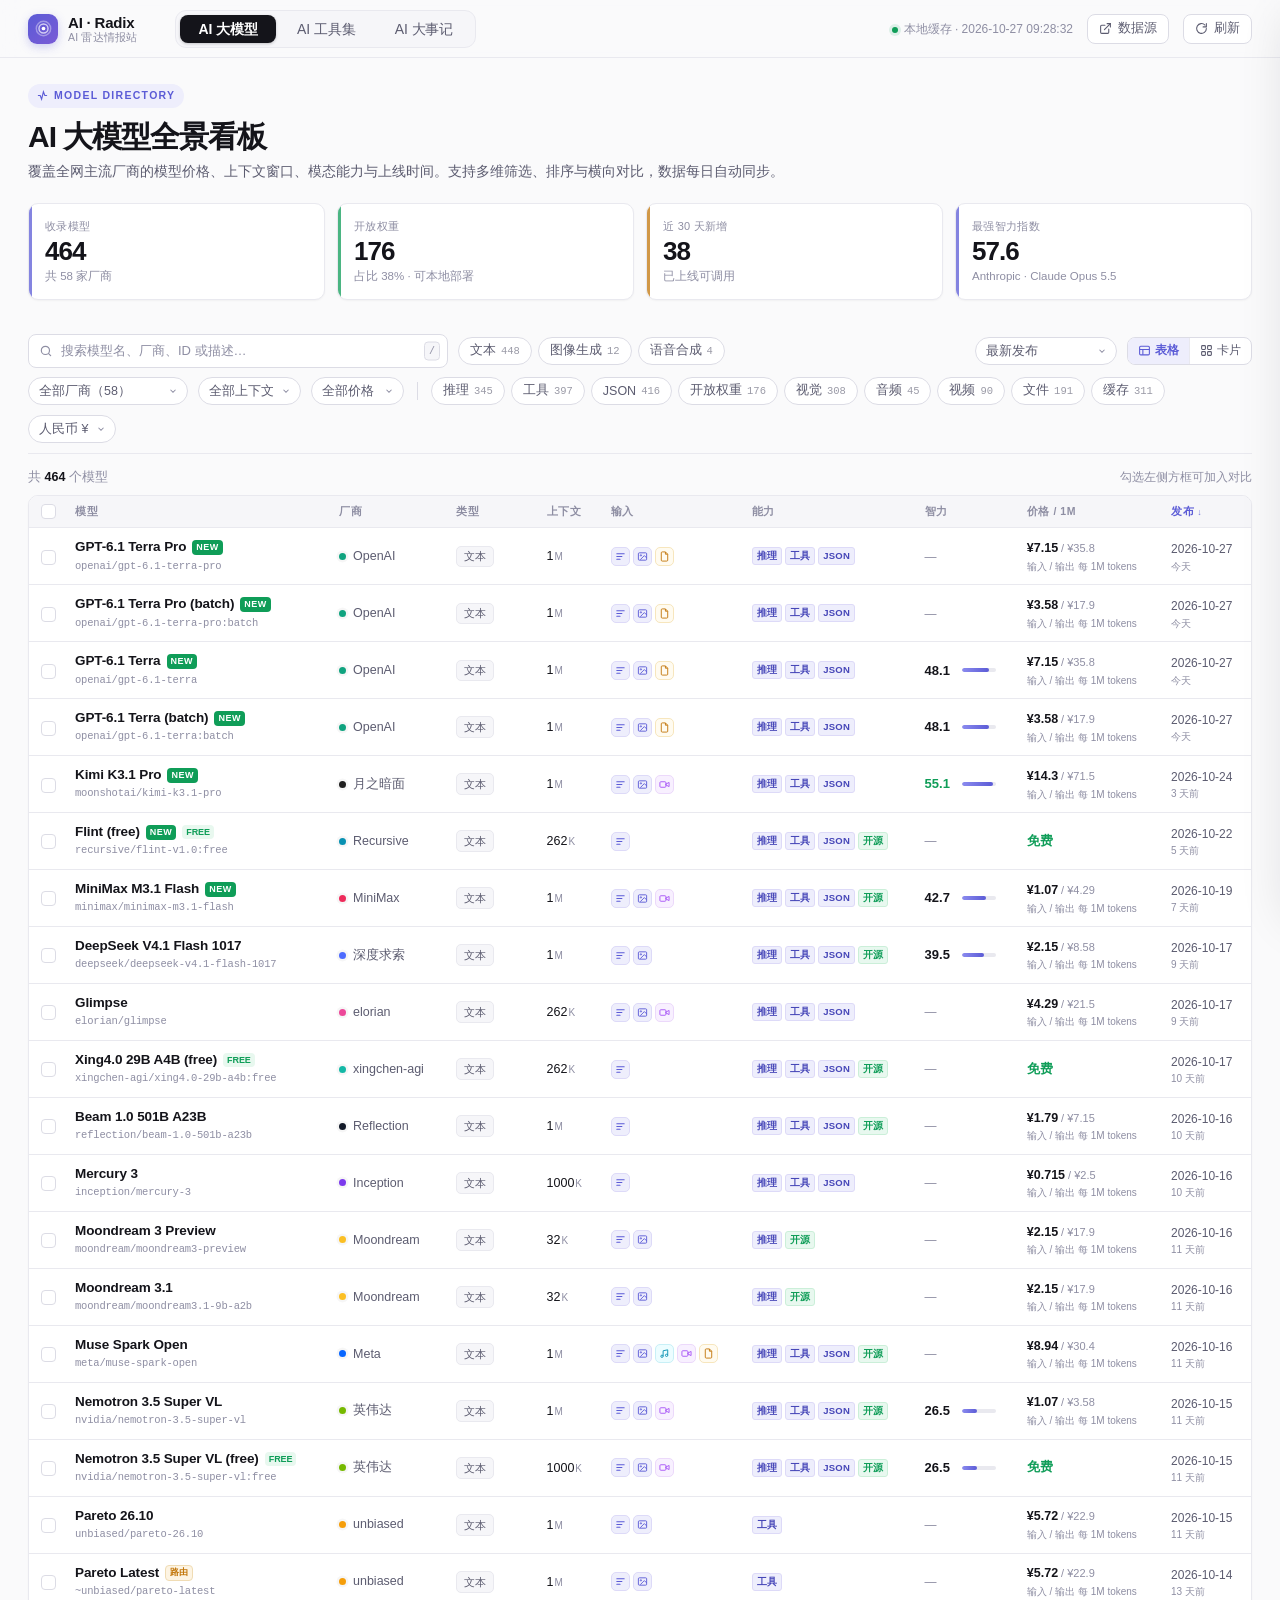
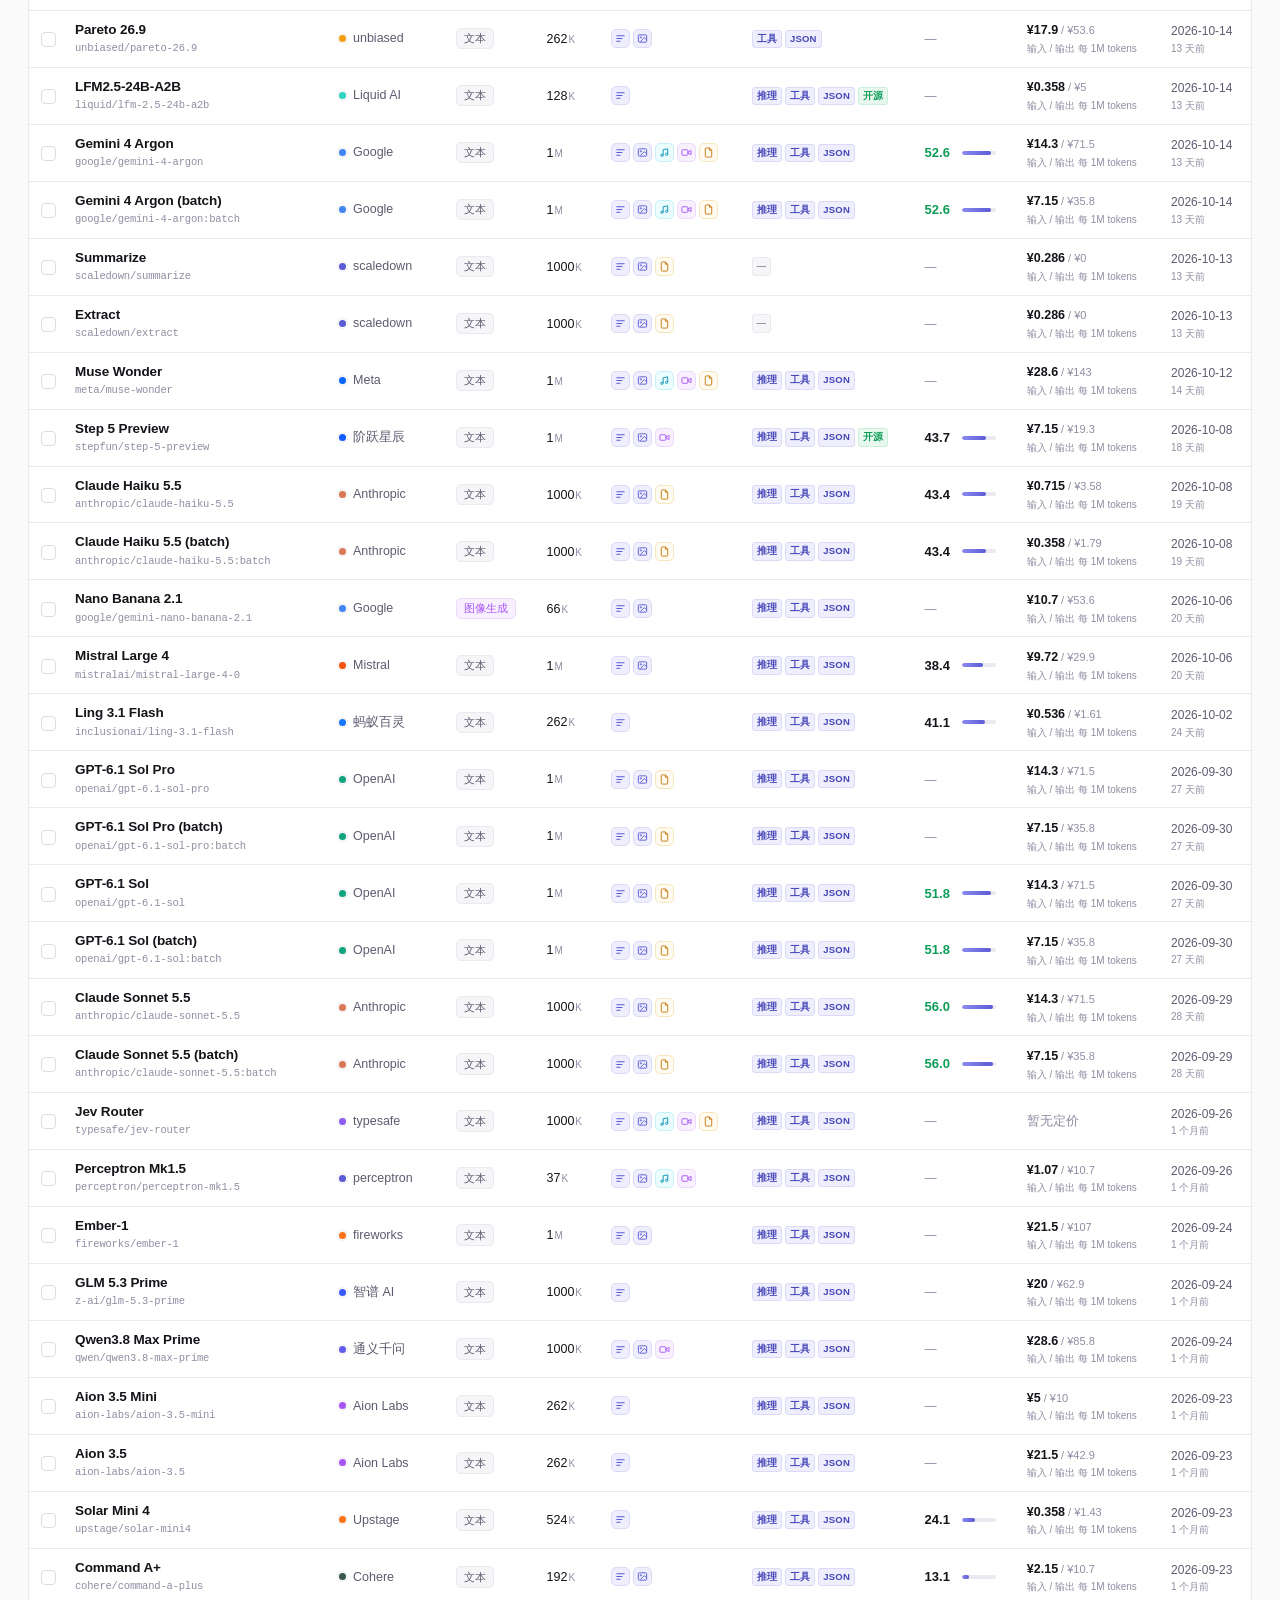
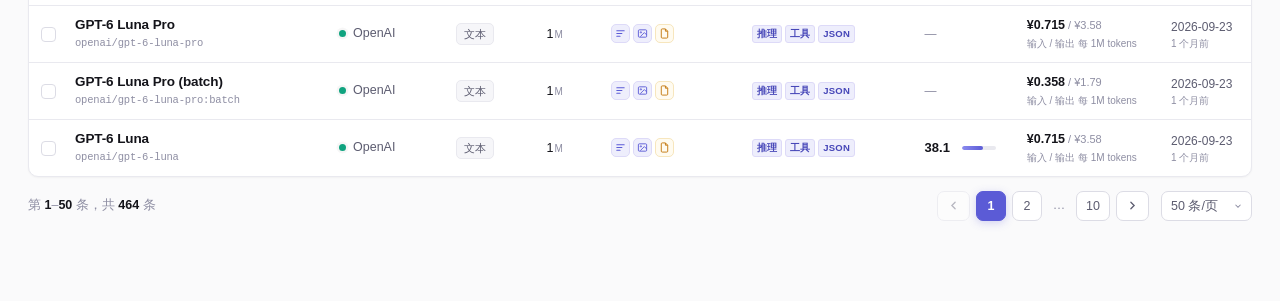
==== commit 8348a84c: "chore: 同步站点内容" ====
--- a/index.html
+++ b/index.html
@@ -3,7 +3,7 @@
 <head>
 <meta charset="utf-8">
 <meta name="viewport" content="width=device-width, initial-scale=1">
-<title>AI · Radar - AI 雷达情报站</title>
+<title>AI · Radix - AI 雷达情报站</title>
 <meta name="description" content="全网大模型价格、能力、上下文与上线时间全景，支持筛选、排序与横向对比。">
 <link rel="stylesheet" href="style.css">
 <link rel="icon" href="data:image/svg+xml,<svg xmlns='http://www.w3.org/2000/svg' viewBox='0 0 32 32'><rect width='32' height='32' rx='8' fill='%235b5bd6'/><circle cx='16' cy='16' r='3' fill='white'/><circle cx='16' cy='16' r='8' fill='none' stroke='white' stroke-opacity='.55' stroke-width='1.6'/><circle cx='16' cy='16' r='13' fill='none' stroke='white' stroke-opacity='.28' stroke-width='1.4'/></svg>">
@@ -21,7 +21,7 @@
       </svg>
     </div>
     <div class="brand-text">
-      <span class="brand-title">AI · Radar</span>
+      <span class="brand-title">AI · Radix</span>
       <span class="brand-sub">AI 雷达情报站</span>
     </div>
   </div>
--- a/style.css
+++ b/style.css
@@ -1,5 +1,5 @@
 /* ============================================================
-   LLM Radar — 大模型全景看板
+   AI · Radix — 大模型全景看板
    设计基调：浅色、高信息密度、克制。表格优先，拒绝花架子。
    ============================================================ */
 
@@ -168,9 +168,15 @@
 
 .stats {
   display: grid;
-  grid-template-columns: repeat(4, 1fr);
+  grid-template-columns: repeat(4, minmax(0, 1fr));
   gap: 12px;
   margin-top: 20px;
+}
+
+/* 大事记页多一格日历，需要更宽（7 列点阵排得开）。只作用于本页，
+   模型页的 .stats 仍是四等分 */
+.page-daily .stats {
+  grid-template-columns: repeat(4, minmax(0, 1fr)) minmax(318px, 1.6fr);
 }
 
 .stat {
@@ -181,6 +187,10 @@
   box-shadow: var(--shadow-sm);
   position: relative;
   overflow: hidden;
+  /* 日历格比数字格高，整行会被拉齐；数字格内容居中才不显空 */
+  display: flex;
+  flex-direction: column;
+  justify-content: center;
 }
 .stat::after {
   content: "";
@@ -1764,3 +1774,226 @@
   .tl-events { padding: 2px 12px 12px; }
   .tl-links { opacity: 1; margin-left: 0; }
 }
+
+/* ---------------- 日历（大事记页，统计卡最右侧） ----------------
+   左半：当前聚焦日（期号 / 大日期 / 年月 / 星期）
+   右半：当月点阵，有数据的天是可点实心圆，安静日是浅圆，
+         数据未覆盖的日子只留淡数字。选中日套一圈品牌色圆环。 */
+
+.stat-cal {
+  display: flex;
+  flex-direction: row;
+  align-items: center;
+  justify-content: space-between;
+  gap: 14px;
+  padding: 12px 14px;
+}
+
+.cal-focus {
+  flex: 0 0 auto;
+  display: flex;
+  flex-direction: column;
+  align-items: center;
+  min-width: 60px;
+  text-align: center;
+}
+
+.cal-issue {
+  font-size: 10.5px;
+  color: var(--text-3);
+  letter-spacing: .02em;
+  white-space: nowrap;
+}
+
+.cal-big {
+  font-size: 36px;
+  font-weight: 700;
+  line-height: 1.04;
+  letter-spacing: -2px;
+  font-variant-numeric: tabular-nums;
+}
+
+.cal-ym {
+  font-size: 10.5px;
+  color: var(--text-2);
+  white-space: nowrap;
+}
+
+.cal-week {
+  margin-top: 1px;
+  font-size: 10.5px;
+  color: var(--text-3);
+}
+
+.cal-board {
+  flex: 1 1 auto;
+  min-width: 0;
+  max-width: 244px;
+  margin-left: auto;
+}
+
+.cal-head {
+  display: flex;
+  align-items: center;
+  gap: 10px;
+  margin-bottom: 6px;
+}
+
+.cal-month {
+  font-size: 12.5px;
+  font-weight: 650;
+  letter-spacing: -.01em;
+}
+
+.cal-count {
+  font-size: 10.5px;
+  color: var(--text-3);
+  white-space: nowrap;
+}
+
+.cal-nav {
+  display: inline-flex;
+  gap: 2px;
+  margin-left: auto;
+}
+
+.cal-navbtn {
+  width: 20px;
+  height: 20px;
+  display: grid;
+  place-items: center;
+  padding: 0;
+  border: 1px solid var(--line);
+  border-radius: 6px;
+  background: var(--panel-2);
+  color: var(--text-3);
+  cursor: pointer;
+  transition: background .14s ease, color .14s ease, border-color .14s ease;
+}
+.cal-navbtn svg { width: 12px; height: 12px; }
+.cal-navbtn:hover:not(:disabled) {
+  color: var(--text);
+  border-color: var(--line-strong);
+  background: #fff;
+}
+.cal-navbtn:disabled { opacity: .32; cursor: default; }
+
+.cal-dow {
+  display: grid;
+  grid-template-columns: repeat(7, 1fr);
+  gap: 1px;
+  margin-bottom: 3px;
+}
+.cal-dow span {
+  font-size: 10px;
+  color: var(--text-3);
+  text-align: center;
+  line-height: 1.2;
+}
+
+.cal-grid {
+  display: grid;
+  grid-template-columns: repeat(7, 1fr);
+  gap: 2px;
+  justify-items: center;
+}
+
+.cal-d {
+  width: 18px;
+  height: 18px;
+  display: grid;
+  place-items: center;
+  padding: 0;
+  border: 0;
+  background: none;
+  border-radius: 50%;
+  font-family: inherit;
+  font-size: 10px;
+  line-height: 1;
+  font-variant-numeric: tabular-nums;
+  color: var(--text-3);
+  cursor: default;
+  user-select: none;
+  transition: background .13s ease, color .13s ease, transform .13s ease, box-shadow .13s ease;
+}
+
+/* 有事件：深色实心，和参考日历的墨点观感一致 */
+.cal-d.is-has {
+  background: var(--text);
+  color: #fff;
+  font-weight: 600;
+  cursor: pointer;
+}
+.cal-d.is-has:hover { transform: scale(1.12); }
+
+/* 当日无大事（「今日安静」）：浅圆，仍可点开看当期主线 */
+.cal-d.is-quiet {
+  background: var(--panel-2);
+  color: var(--text-3);
+  cursor: pointer;
+}
+.cal-d.is-quiet:hover { background: var(--line); color: var(--text-2); }
+
+/* 数据未覆盖：只留淡数字，不可点 */
+.cal-d.is-out {
+  background: transparent;
+  color: color-mix(in srgb, var(--text-3) 45%, transparent);
+}
+
+/* 当前聚焦日 */
+.cal-d.is-sel,
+.cal-d.is-sel:hover {
+  background: var(--brand);
+  color: #fff;
+  font-weight: 700;
+  transform: none;
+  box-shadow: 0 0 0 2px var(--panel),
+              0 0 0 3.5px color-mix(in srgb, var(--brand) 40%, #fff);
+}
+
+.cal-d:focus-visible {
+  outline: 2px solid var(--brand);
+  outline-offset: 2px;
+}
+
+/* 结果栏里的日期筛选标记 */
+.date-focus {
+  display: inline-flex;
+  align-items: center;
+  gap: 5px;
+  margin-left: 8px;
+  padding: 3px 9px 3px 10px;
+  font-family: inherit;
+  font-size: 11px;
+  font-weight: 600;
+  color: var(--brand);
+  background: var(--brand-soft);
+  border: 1px solid color-mix(in srgb, var(--brand) 26%, var(--line));
+  border-radius: 999px;
+  cursor: pointer;
+  transition: background .14s ease, border-color .14s ease;
+}
+.date-focus svg { width: 11px; height: 11px; opacity: .65; }
+/* hidden 属性会被上面的 display:inline-flex 盖掉，必须显式复位，否则未筛选时留个空胶囊 */
+.date-focus[hidden] { display: none; }
+.date-focus:hover {
+  background: color-mix(in srgb, var(--brand) 15%, #fff);
+  border-color: color-mix(in srgb, var(--brand) 45%, var(--line));
+}
+.date-focus:hover svg { opacity: 1; }
+
+@media (max-width: 1080px) {
+  /* 选择器优先级高于通用 .stats 的两列规则，必须同时覆盖，否则窄屏仍是 5 列被挤扁 */
+  .page-daily .stats { grid-template-columns: repeat(2, minmax(0, 1fr)); }
+  /* 统计卡变两列后，日历单独占一整行，左右两块居中 */
+  .stat-cal { grid-column: span 2; justify-content: center; gap: 30px; }
+  .cal-board { max-width: 262px; }
+}
+
+@media (max-width: 640px) {
+  .stat-cal { gap: 14px; padding: 12px; }
+  .cal-big { font-size: 30px; letter-spacing: -1.5px; }
+  /* 上限沿用 1080 的 262px：再宽列距会被拉散，点阵看着稀 */
+  .cal-board { max-width: 262px; }
+  .date-focus { margin-left: 0; }
+}
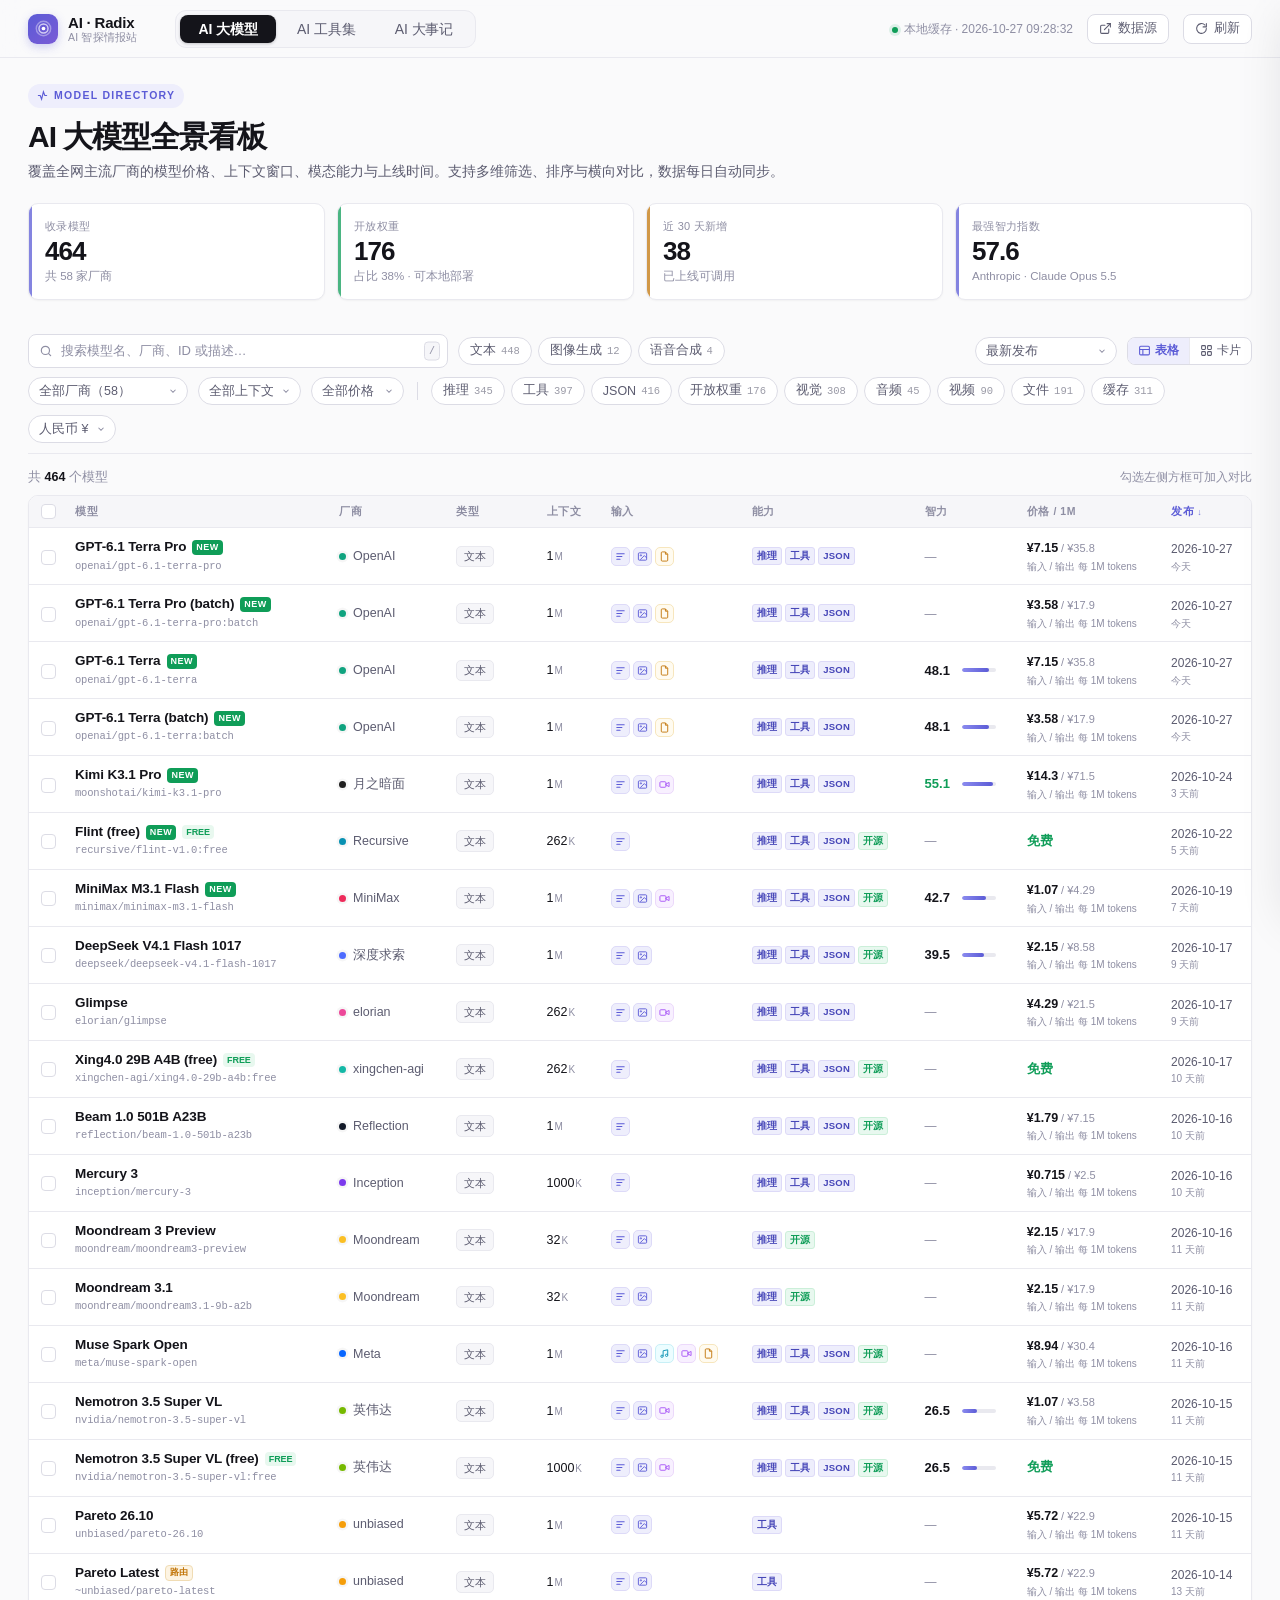
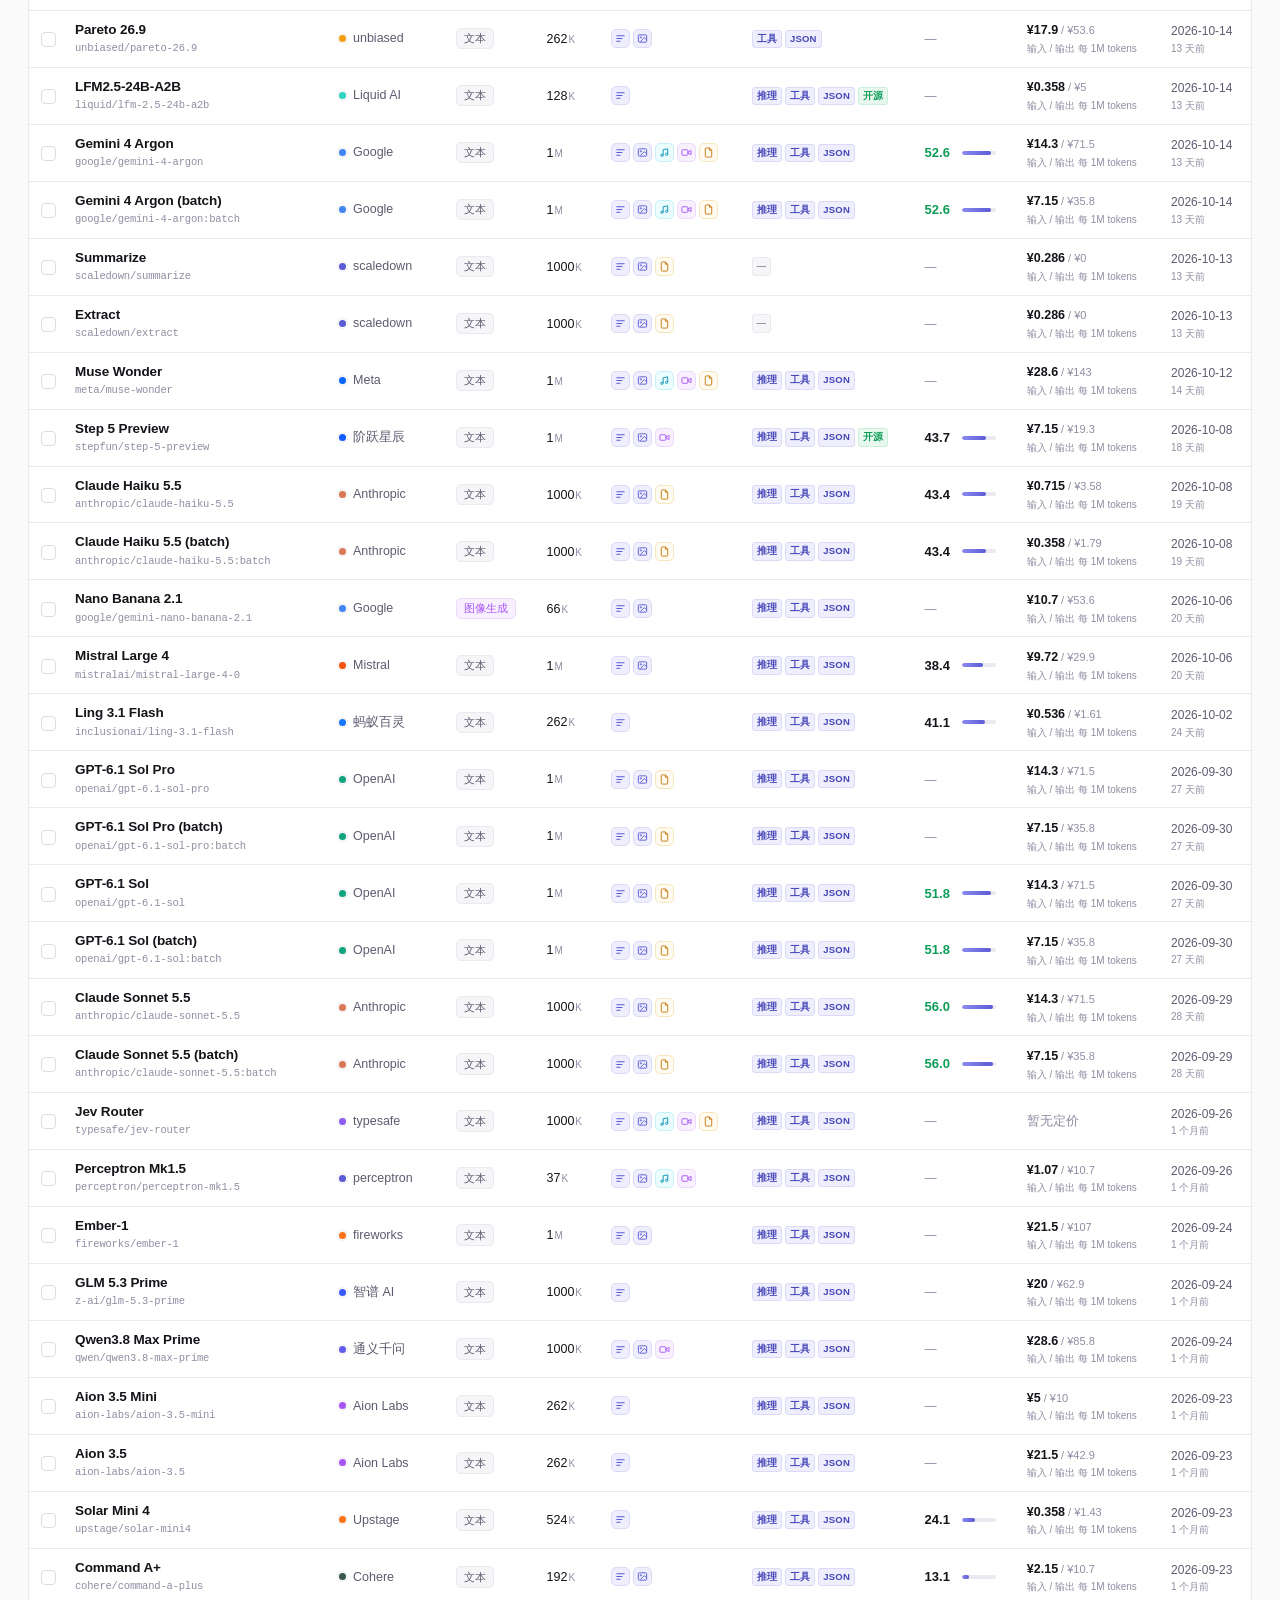
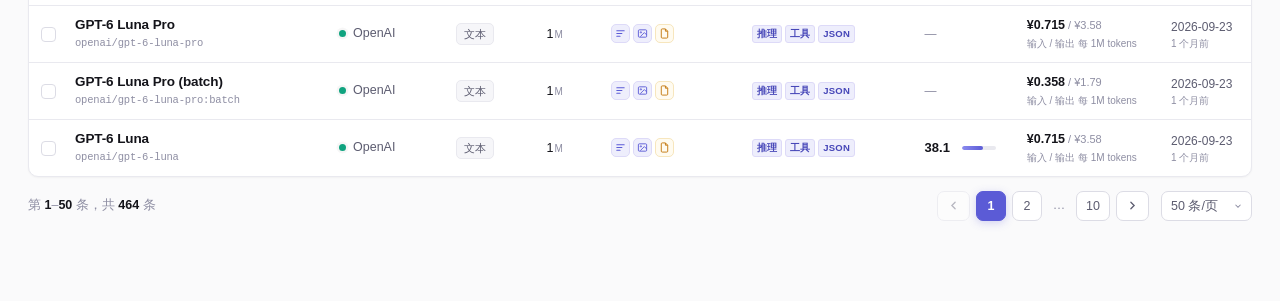
==== commit 029133ec: "chore: 同步站点内容" ====
--- a/index.html
+++ b/index.html
@@ -3,7 +3,7 @@
 <head>
 <meta charset="utf-8">
 <meta name="viewport" content="width=device-width, initial-scale=1">
-<title>AI · Radix - AI 雷达情报站</title>
+<title>AI · Radix - AI 智探情报站</title>
 <meta name="description" content="全网大模型价格、能力、上下文与上线时间全景，支持筛选、排序与横向对比。">
 <link rel="stylesheet" href="style.css">
 <link rel="icon" href="data:image/svg+xml,<svg xmlns='http://www.w3.org/2000/svg' viewBox='0 0 32 32'><rect width='32' height='32' rx='8' fill='%235b5bd6'/><circle cx='16' cy='16' r='3' fill='white'/><circle cx='16' cy='16' r='8' fill='none' stroke='white' stroke-opacity='.55' stroke-width='1.6'/><circle cx='16' cy='16' r='13' fill='none' stroke='white' stroke-opacity='.28' stroke-width='1.4'/></svg>">
@@ -22,7 +22,7 @@
     </div>
     <div class="brand-text">
       <span class="brand-title">AI · Radix</span>
-      <span class="brand-sub">AI 雷达情报站</span>
+      <span class="brand-sub">AI 智探情报站</span>
     </div>
   </div>
 
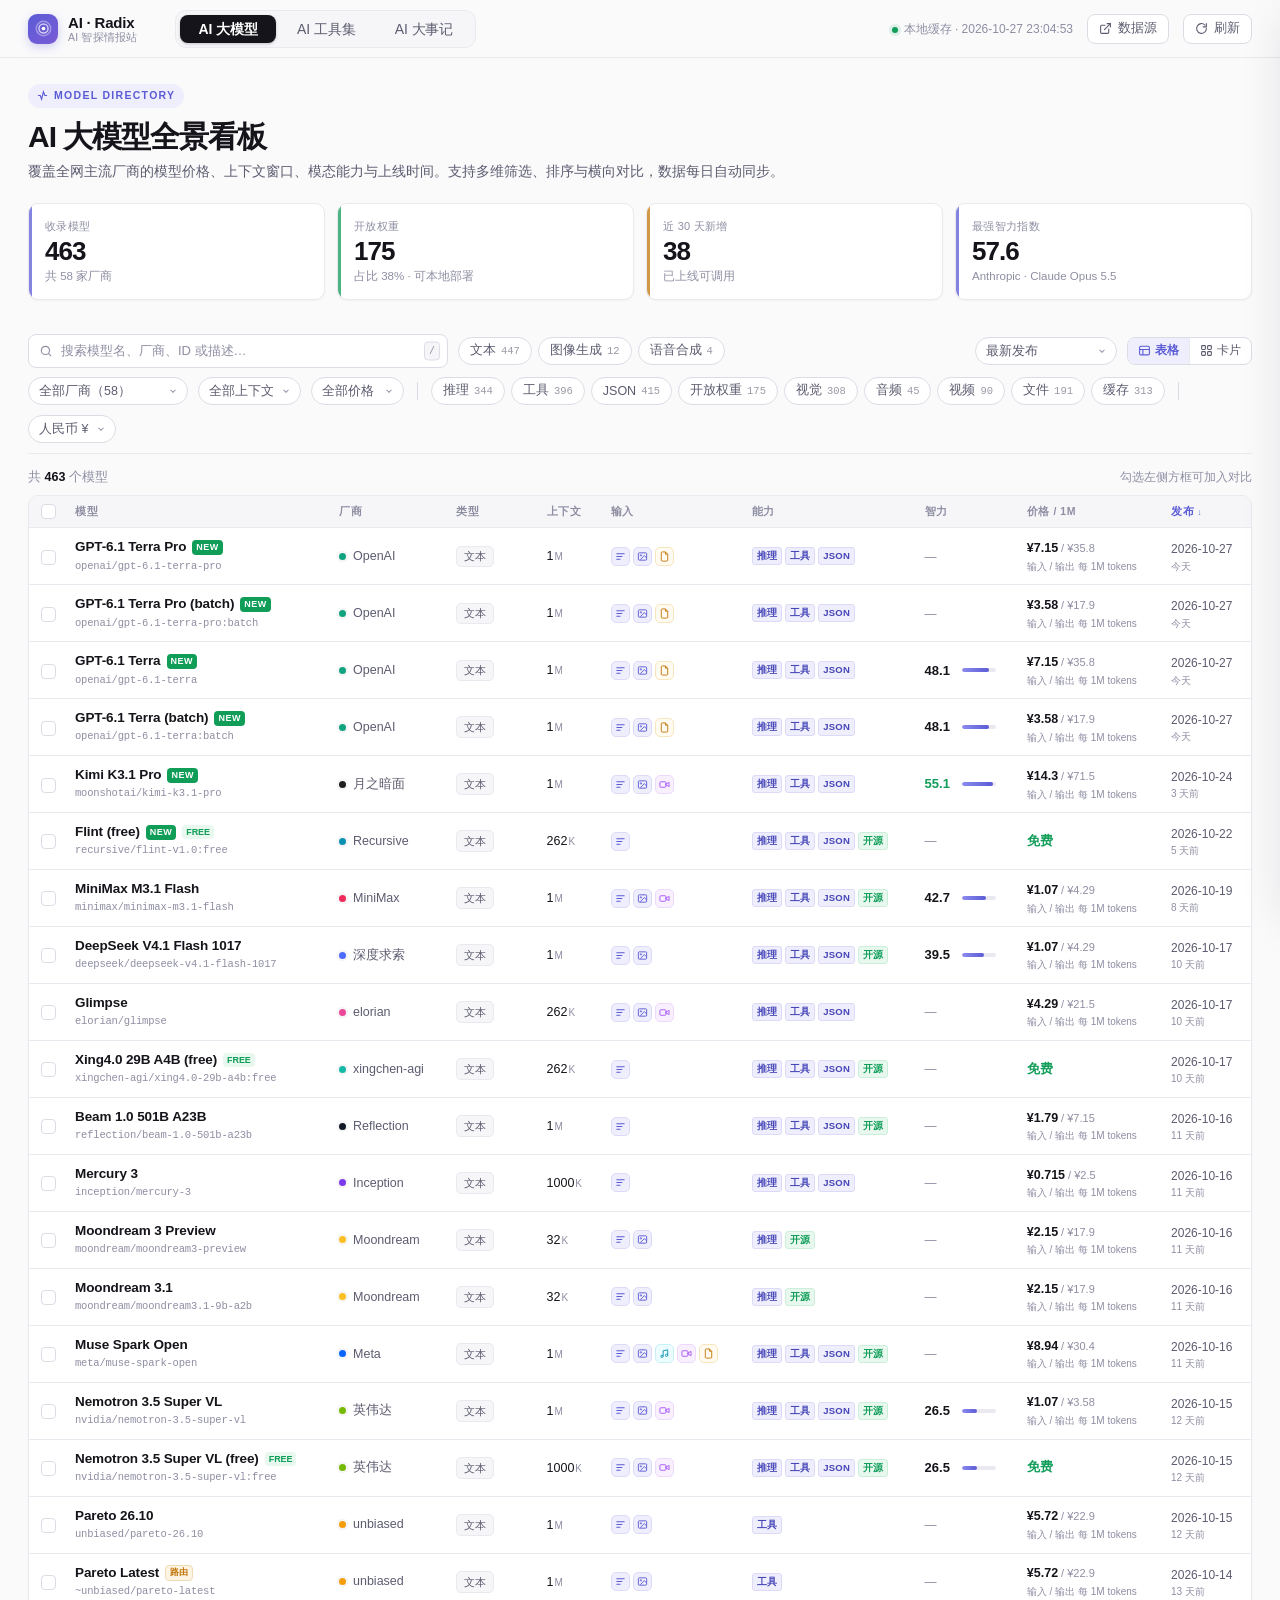
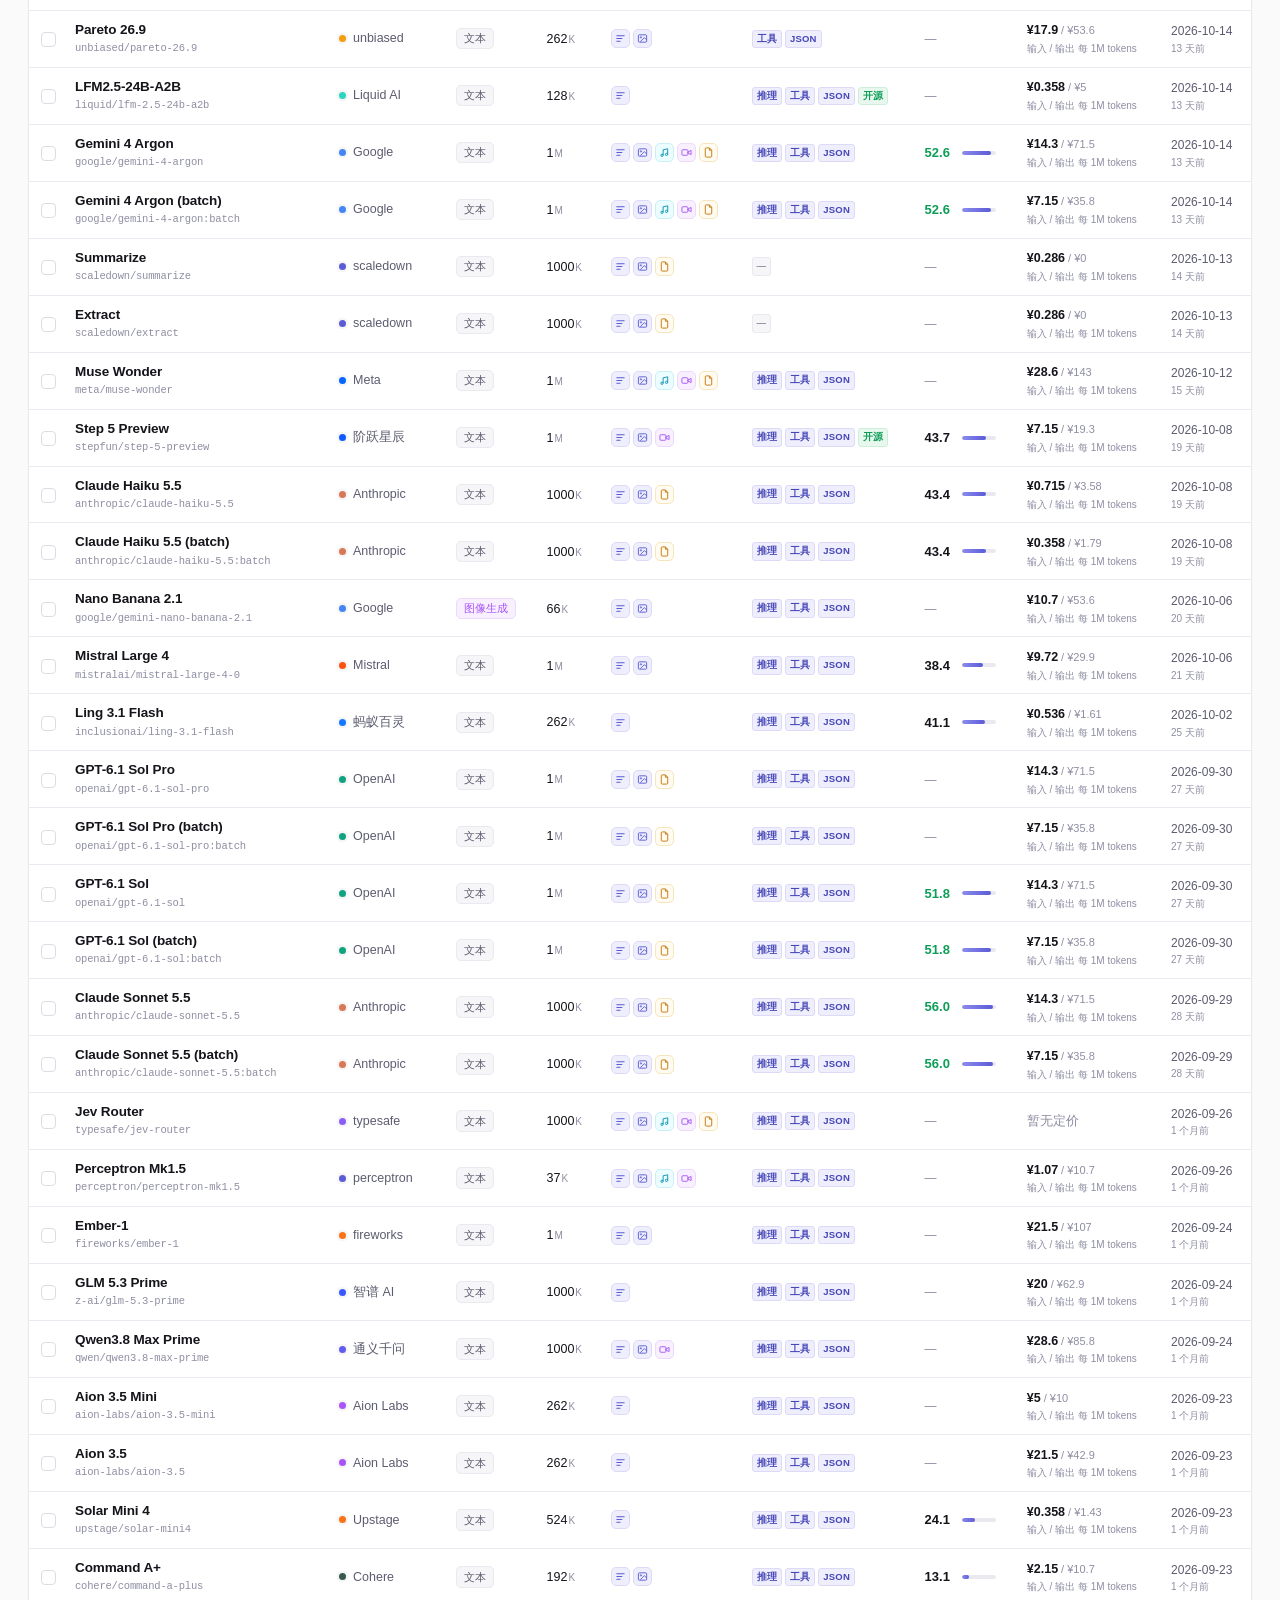
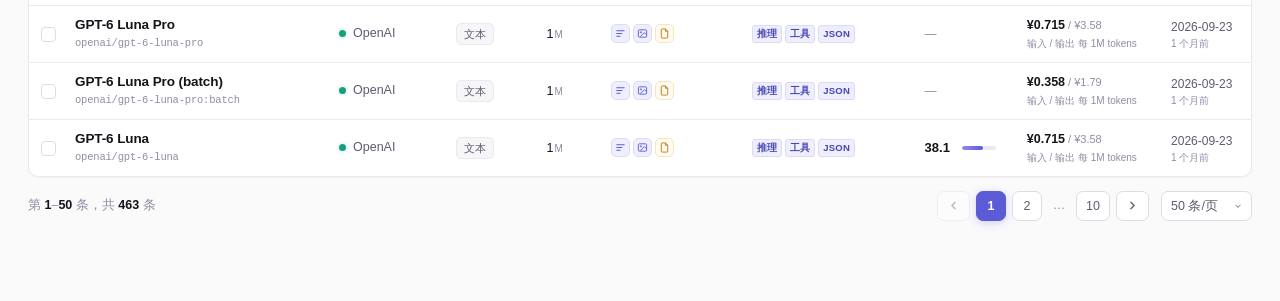
==== commit f4db602e: "chore: 同步站点内容" ====
--- a/index.html
+++ b/index.html
@@ -100,6 +100,7 @@
         <option value="iq">智力指数从高到低</option>
         <option value="price-asc">价格从低到高</option>
         <option value="price-desc">价格从高到低</option>
+        <option value="offpeak">错峰折扣力度</option>
         <option value="context">上下文从大到小</option>
         <option value="name">名称 A→Z</option>
       </select>
@@ -137,6 +138,10 @@
       <div class="chip-sep"></div>
 
       <div class="chips" id="capChips"></div>
+
+      <div class="chip-sep"></div>
+
+      <div class="chips" id="offPeakChips"></div>
 
       <div class="spacer"></div>
 
--- a/style.css
+++ b/style.css
@@ -668,6 +668,44 @@
 .price-sub { font-size: 10px; color: var(--text-3); }
 .price-free { color: var(--green); font-weight: 650; font-size: 12.5px; }
 
+/* ---------- 错峰折扣 ---------- */
+.badge-offpeak {
+  font-size: 9px;
+  font-weight: 700;
+  color: var(--brand);
+  background: var(--brand-soft);
+  border: 1px solid #dcdcfb;
+  border-radius: 4px;
+  padding: 0 4px;
+  line-height: 1.5;
+  white-space: nowrap;
+  flex: 0 0 auto;
+}
+.price-strike {
+  font-size: 10.5px;
+  color: var(--text-3);
+  text-decoration: line-through;
+  font-weight: 400;
+  margin-left: 1px;
+}
+.price-peak-note {
+  font-size: 10px;
+  color: var(--brand);
+  font-weight: 500;
+  white-space: nowrap;
+}
+.chip-offpeak { border-style: dashed; }
+.offpeak-panel {
+  background: linear-gradient(180deg, var(--brand-soft), var(--panel));
+  border: 1px solid #dcdcfb;
+  border-radius: var(--radius-sm);
+  padding: 10px 12px;
+}
+.offpeak-main { display: flex; align-items: baseline; gap: 8px; flex-wrap: wrap; }
+.offpeak-zhe { font-size: 15px; font-weight: 700; color: var(--brand); }
+.offpeak-arrow { font-size: 12px; color: var(--text-2); font-variant-numeric: tabular-nums; }
+.offpeak-meta { margin-top: 6px; font-size: 11px; color: var(--text-3); line-height: 1.7; }
+
 /* 日期 */
 .date-cell { font-size: 12px; color: var(--text-2); white-space: nowrap; font-variant-numeric: tabular-nums; }
 .date-cell .rel { display: block; font-size: 10px; color: var(--text-3); }
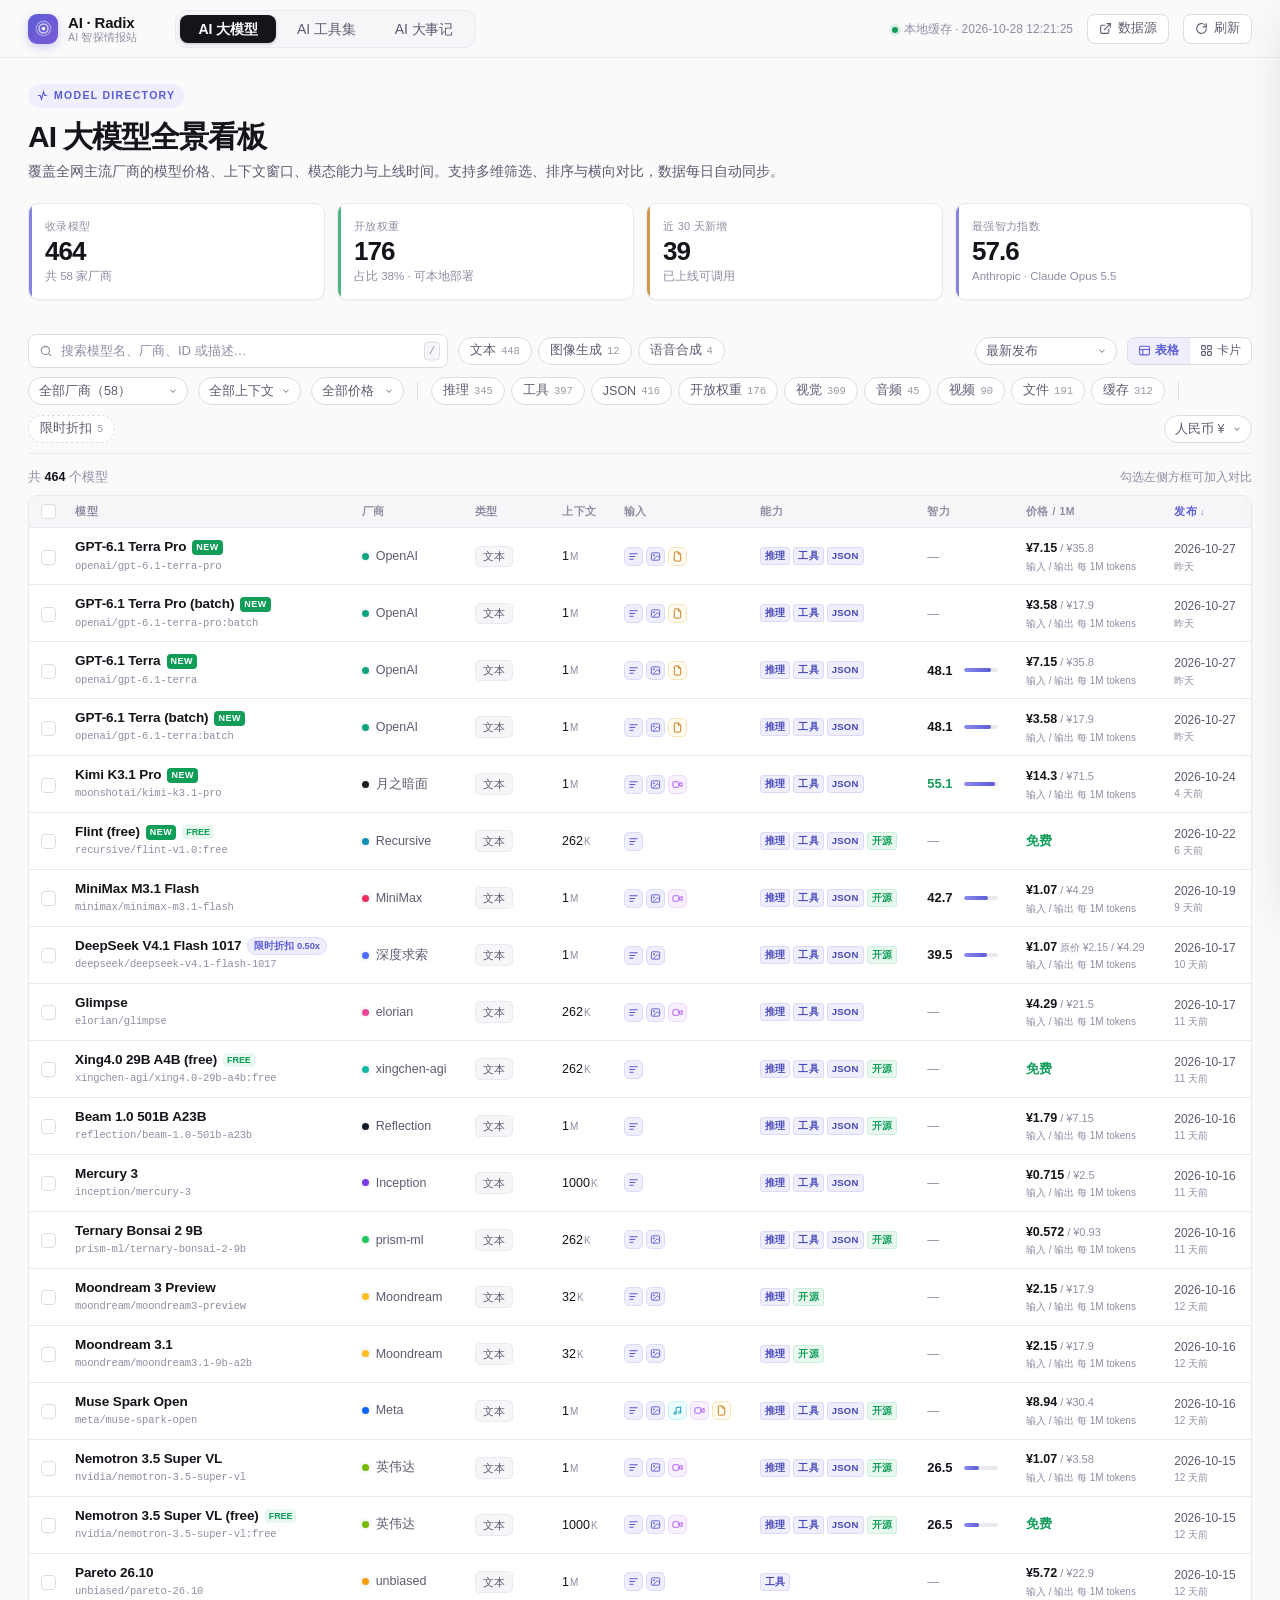
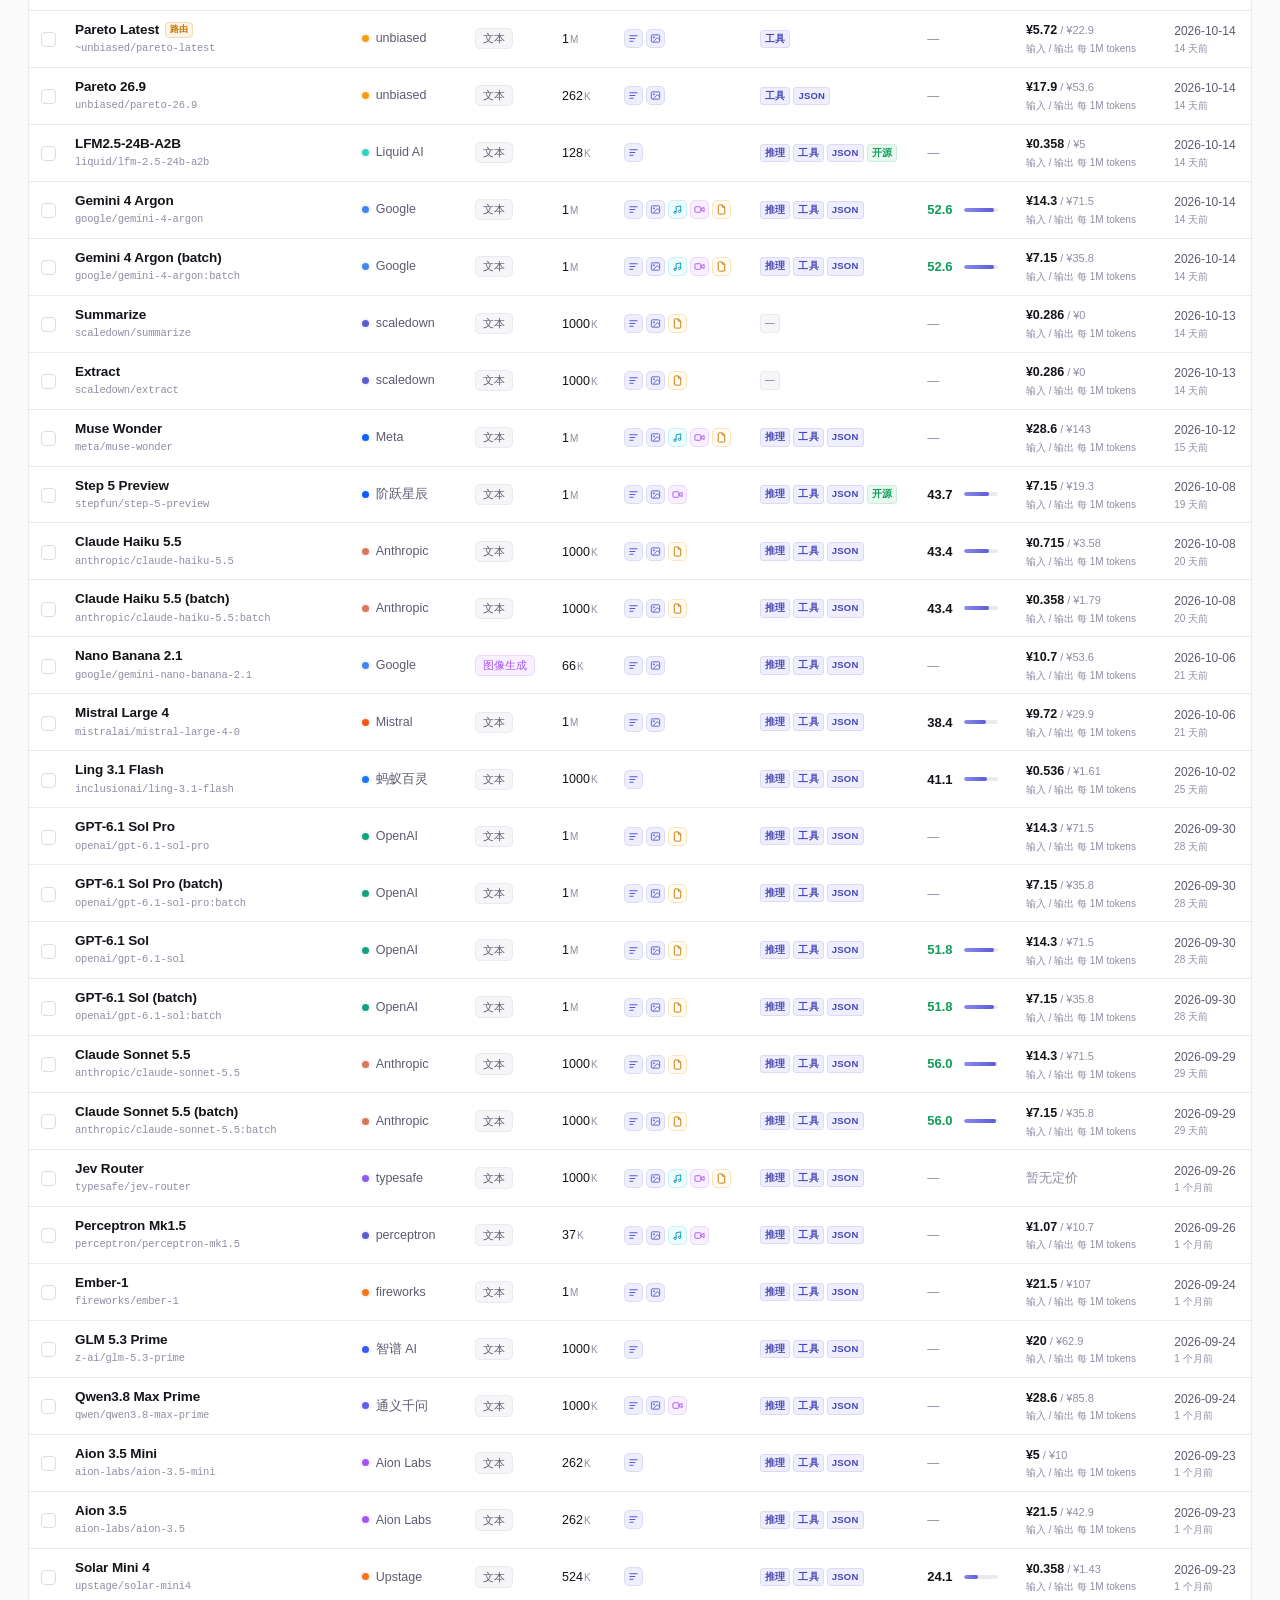
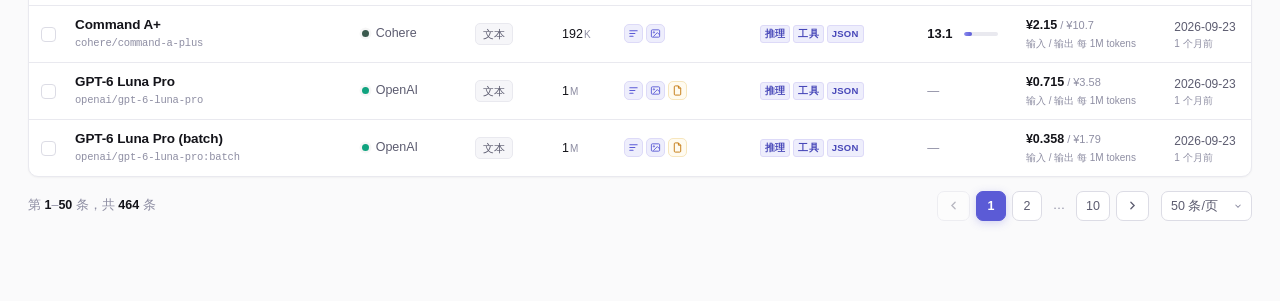
==== commit feb2262e: "chore: 同步站点内容" ====
--- a/index.html
+++ b/index.html
@@ -100,7 +100,7 @@
         <option value="iq">智力指数从高到低</option>
         <option value="price-asc">价格从低到高</option>
         <option value="price-desc">价格从高到低</option>
-        <option value="offpeak">错峰折扣力度</option>
+        <option value="discount">折扣力度</option>
         <option value="context">上下文从大到小</option>
         <option value="name">名称 A→Z</option>
       </select>
@@ -141,7 +141,7 @@
 
       <div class="chip-sep"></div>
 
-      <div class="chips" id="offPeakChips"></div>
+      <div class="chips" id="discChips"></div>
 
       <div class="spacer"></div>
 
--- a/style.css
+++ b/style.css
@@ -668,19 +668,46 @@
 .price-sub { font-size: 10px; color: var(--text-3); }
 .price-free { color: var(--green); font-weight: 650; font-size: 12.5px; }
 
-/* ---------- 错峰折扣 ---------- */
-.badge-offpeak {
-  font-size: 9px;
-  font-weight: 700;
+/* ---------- 折扣标识 ---------- */
+/* 胶囊形徽章。绿色=时段型优惠（夜间折扣/夜间免费），紫色=非时段型（限时折扣/限时免费）。
+   颜色只做辅助区分，文字本身已经说清楚了，色盲用户也不受影响。 */
+.badge-disc {
+  display: inline-flex;
+  align-items: center;
+  gap: 3px;
+  font-size: 9.5px;
+  font-weight: 600;
+  line-height: 1.65;
+  padding: 0 6px;
+  border-radius: 999px;
+  white-space: nowrap;
+  flex: 0 0 auto;
+  vertical-align: 1px;
+  border: 1px solid transparent;
+}
+.badge-disc b {
+  font-weight: 800;
+  font-variant-numeric: tabular-nums;
+  letter-spacing: -.2px;
+}
+.badge-disc.disc-night,
+.badge-disc.disc-free-night {
+  color: var(--green);
+  background: var(--green-soft);
+  border-color: #bce7d0;
+}
+.badge-disc.disc-limited,
+.badge-disc.disc-free-limited {
   color: var(--brand);
   background: var(--brand-soft);
-  border: 1px solid #dcdcfb;
-  border-radius: 4px;
-  padding: 0 4px;
-  line-height: 1.5;
-  white-space: nowrap;
-  flex: 0 0 auto;
-}
+  border-color: #dcdcfb;
+}
+/* 免费是白送，加粗一档，扫一眼就能挑出来 */
+.badge-disc.disc-free-night,
+.badge-disc.disc-free-limited {
+  font-weight: 700;
+}
+
 .price-strike {
   font-size: 10.5px;
   color: var(--text-3);
@@ -688,13 +715,16 @@
   font-weight: 400;
   margin-left: 1px;
 }
-.price-peak-note {
+.price-disc-note {
   font-size: 10px;
-  color: var(--brand);
-  font-weight: 500;
+  color: var(--text-3);
+  font-weight: 400;
   white-space: nowrap;
 }
-.chip-offpeak { border-style: dashed; }
+
+.chip-disc { border-style: dashed; }
+.chip-disc.on { border-style: solid; }
+
 .offpeak-panel {
   background: linear-gradient(180deg, var(--brand-soft), var(--panel));
   border: 1px solid #dcdcfb;
@@ -702,7 +732,7 @@
   padding: 10px 12px;
 }
 .offpeak-main { display: flex; align-items: baseline; gap: 8px; flex-wrap: wrap; }
-.offpeak-zhe { font-size: 15px; font-weight: 700; color: var(--brand); }
+.offpeak-zhe { font-size: 15px; font-weight: 700; color: var(--brand); font-variant-numeric: tabular-nums; }
 .offpeak-arrow { font-size: 12px; color: var(--text-2); font-variant-numeric: tabular-nums; }
 .offpeak-meta { margin-top: 6px; font-size: 11px; color: var(--text-3); line-height: 1.7; }
 
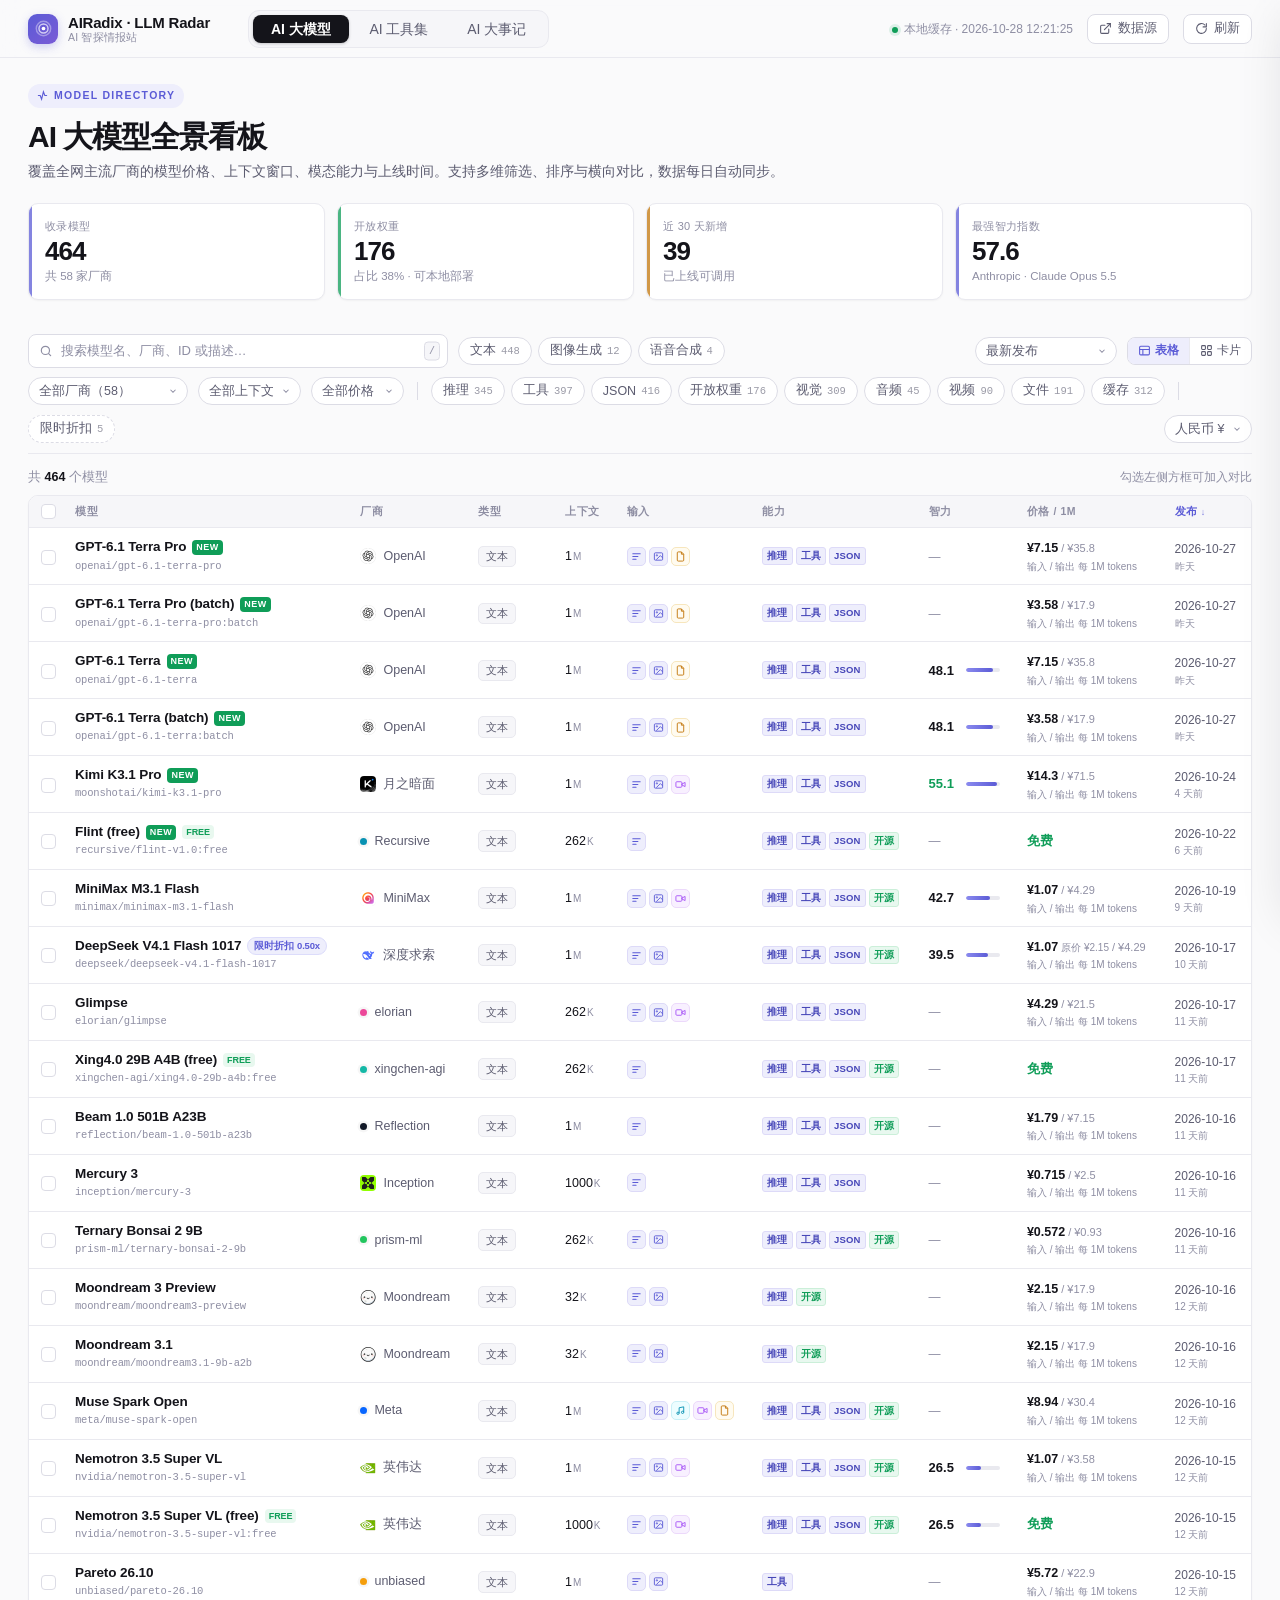
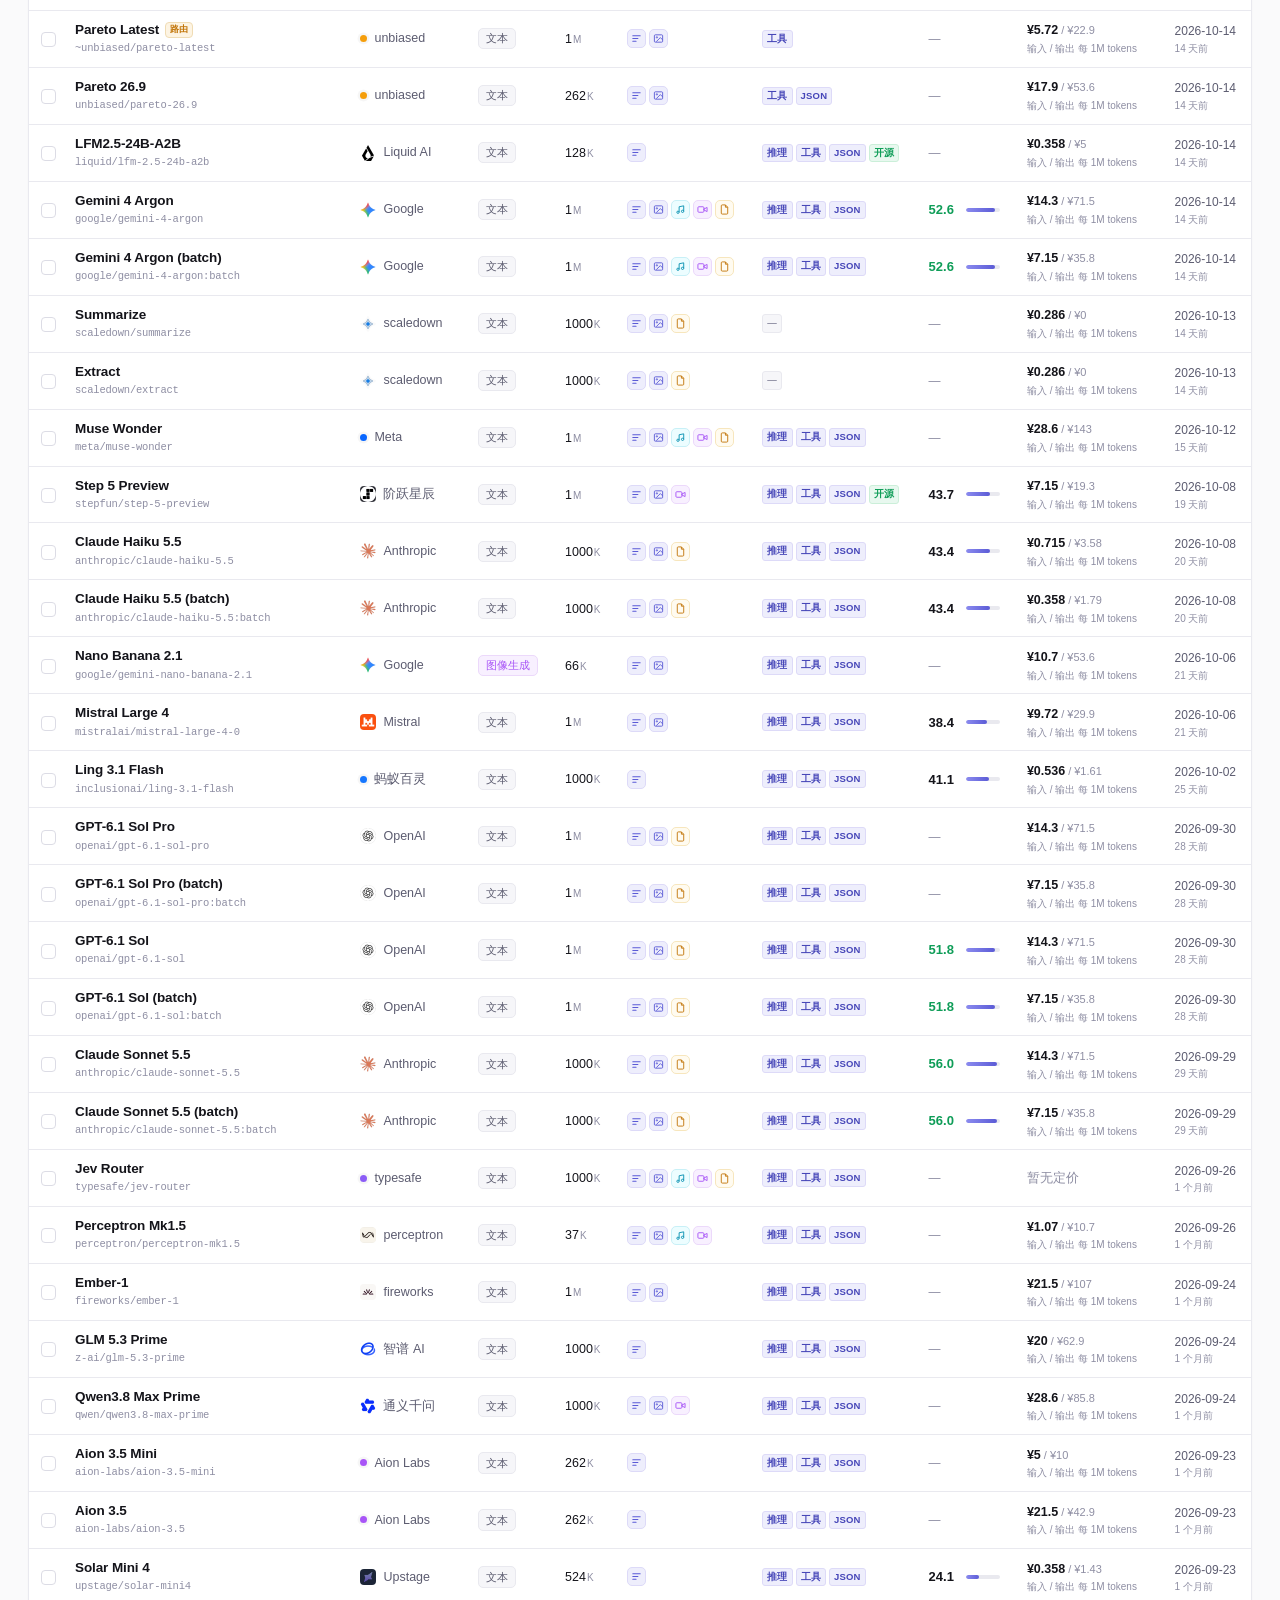
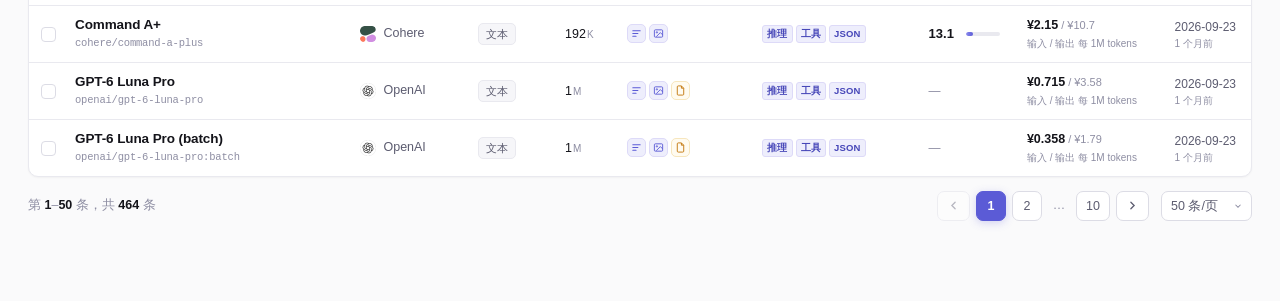
==== commit 1cfe4a7e: "chore: 同步站点内容" ====
--- a/index.html
+++ b/index.html
@@ -3,7 +3,7 @@
 <head>
 <meta charset="utf-8">
 <meta name="viewport" content="width=device-width, initial-scale=1">
-<title>AI · Radix - AI 智探情报站</title>
+<title>AIRadix · LLM Radar - AI 智探情报站</title>
 <meta name="description" content="全网大模型价格、能力、上下文与上线时间全景，支持筛选、排序与横向对比。">
 <link rel="stylesheet" href="style.css">
 <link rel="icon" href="data:image/svg+xml,<svg xmlns='http://www.w3.org/2000/svg' viewBox='0 0 32 32'><rect width='32' height='32' rx='8' fill='%235b5bd6'/><circle cx='16' cy='16' r='3' fill='white'/><circle cx='16' cy='16' r='8' fill='none' stroke='white' stroke-opacity='.55' stroke-width='1.6'/><circle cx='16' cy='16' r='13' fill='none' stroke='white' stroke-opacity='.28' stroke-width='1.4'/></svg>">
@@ -21,7 +21,7 @@
       </svg>
     </div>
     <div class="brand-text">
-      <span class="brand-title">AI · Radix</span>
+      <span class="brand-title">AIRadix · LLM Radar</span>
       <span class="brand-sub">AI 智探情报站</span>
     </div>
   </div>
--- a/style.css
+++ b/style.css
@@ -1,5 +1,5 @@
 /* ============================================================
-   AI · Radix — 大模型全景看板
+   AIRadix · LLM Radar — 大模型全景看板
    设计基调：浅色、高信息密度、克制。表格优先，拒绝花架子。
    ============================================================ */
 
@@ -96,6 +96,11 @@
 .brand-text { display: flex; flex-direction: column; line-height: 1.15; }
 .brand-title { font-size: 15px; font-weight: 700; letter-spacing: -.2px; }
 .brand-sub { font-size: 10.5px; color: var(--text-3); letter-spacing: .2px; }
+@media (max-width: 1000px) {
+  /* 品牌名变长后，中等宽度（meta 仍显示）需要回收一点横向空间 */
+  .brand-mark { width: 28px; height: 28px; }
+  .brand-title { font-size: 14px; letter-spacing: -.35px; }
+}
 
 .topbar-spacer { flex: 1 1 auto; }
 
@@ -570,6 +575,29 @@
   flex: 0 0 auto;
   box-shadow: 0 0 0 2.5px rgba(0, 0, 0, .035);
 }
+
+/* 厂商图标：复用工具集的 favicon。16px 容器里叠一张图和一颗色点，
+   有图时色点藏起来，图坏了就露出来——两种兜底都在同一个盒子里，不会塌。 */
+.vendor-ico {
+  width: 16px; height: 16px;
+  display: inline-grid;
+  place-items: center;
+  flex: 0 0 auto;
+  border-radius: 4px;
+}
+.vendor-ico > * { grid-area: 1 / 1; }
+.vendor-ico img {
+  width: 16px; height: 16px;
+  border-radius: 4px;
+  object-fit: contain;
+  display: block;
+}
+.vendor-ico.has-img .vendor-dot { display: none; }
+/* 白笔画图标在浅色行上会隐形，给个深色背板（跟工具集同一套判断依据） */
+.vendor-ico.on-dark {
+  background: #23242c;
+  box-shadow: inset 0 0 0 1px rgba(255, 255, 255, .1);
+}
 .vendor-name { font-size: 12.5px; color: var(--text-2); }
 
 /* 类型 */
@@ -1449,7 +1477,7 @@
 /* 窄屏塞不下「品牌 + 两个 tab」时顶栏改两行：品牌一行、导航整宽一行。
    一行需要约 400px（品牌 120 + 间距 + 导航 240 + 内边距），所以断点取 460。
    顶栏同时不再吸顶，否则高度变了之后 toolbar 的 sticky 偏移会对不上、上方留白 */
-@media (max-width: 460px) {
+@media (max-width: 520px) {
   .topbar {
     position: static;
     flex-wrap: wrap;
